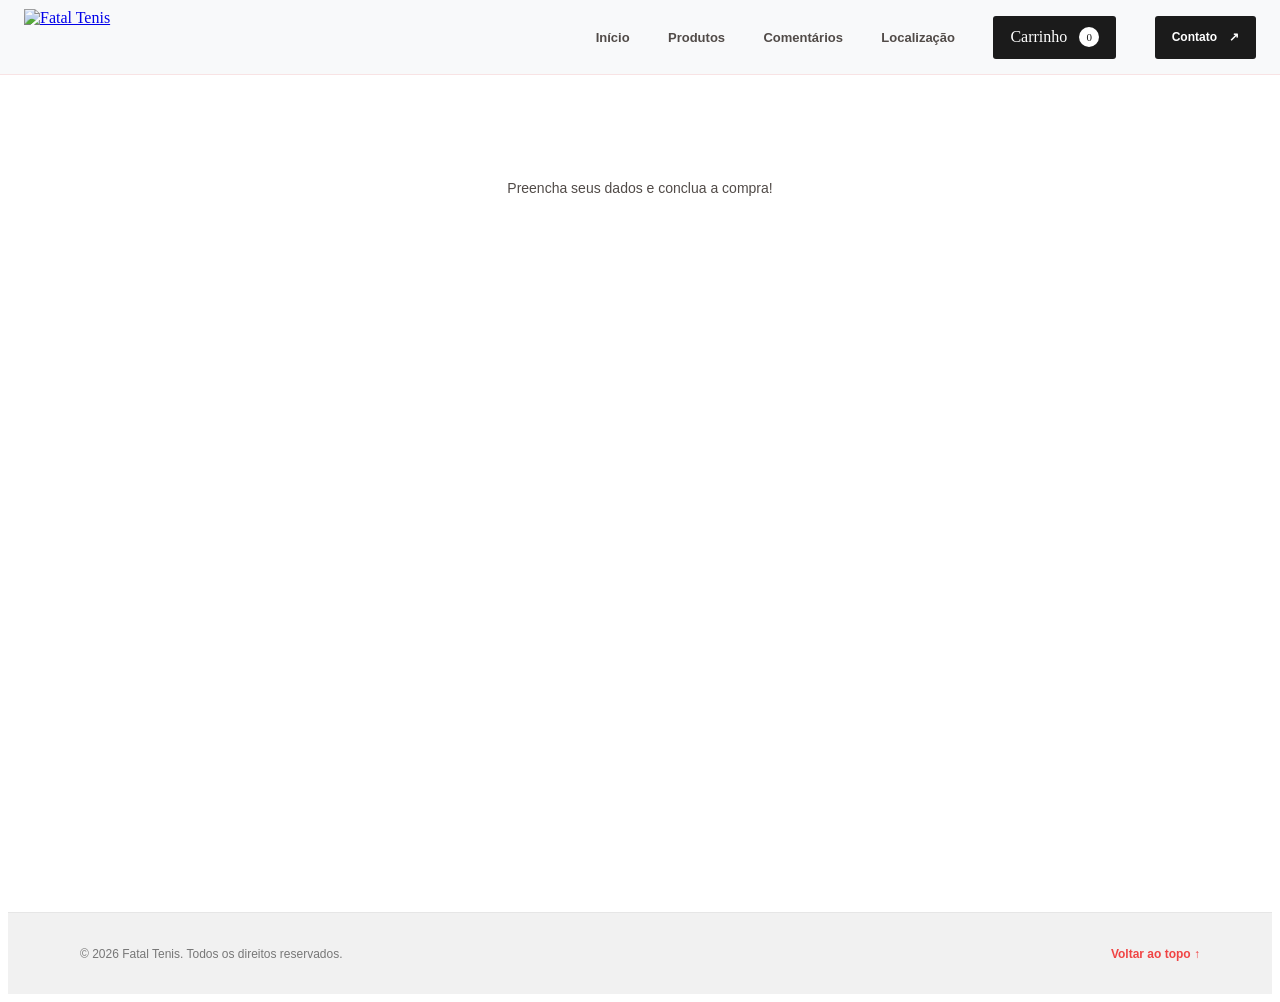
==== apenascompre.html @ 5b4482be "gay goy" ====
<!DOCTYPE html>
<html lang="pt-BR">
<head>
  <meta charset="UTF-8">
  <meta name="viewport" content="width=device-width, initial-scale=1.0">
  <meta name="theme-color" content="#f8f9fa">
  <title>Fatal Tenis</title>
  <link rel="shortcut icon" href="Logo fataltenis minimalista em vermelho【7†source】.png" type="image/x-icon">
  <link rel="stylesheet" href="style.css">
  <link rel="preconnect" href="https://fonts.googleapis.com">
  <link rel="preconnect" href="https://fonts.gstatic.com" crossorigin>
  <link href="https://fonts.googleapis.com/css2?family=Imperial+Script&display=swap" rel="stylesheet">
  <link rel="stylesheet" href="home.css">
  <link rel="stylesheet" href="https://unpkg.com/leaflet@1.9.4/dist/leaflet.css">

</head>
<body>
  <div class="scroll-progress" aria-hidden="true"></div>
  <header class="site-header">
    <nav class="navbar" aria-label="Navegação principal">
      <a class="brand" href="index.html" aria-label="Fatal Tenis — início">
        <img src="logo fataltenis minimalista em vermelho【7†source】.png" alt="Fatal Tenis">
      </a>
      <button class="menu-toggle" type="button" aria-expanded="false" aria-controls="site-menu" aria-label="Abrir menu">
        <span></span><span></span>
      </button>
      <div class="nav-links" id="site-menu">
        <a class="nav-link" href="index.html">Início</a>
        <a class="nav-link" href="produtos.html" aria-current="page">Produtos</a>
        <a class="nav-link" href="index.html#comentarios">Comentários</a>
        <a class="nav-link" href="index.html#local">Localização</a>
        <button class="nav-cta nav-cart" id="lilcar" type="button" aria-controls="lilcarx" aria-expanded="false">
          Carrinho <span class="cart-count" id="cart-count">0</span>
        </button>
        <a class="nav-cta" href="contato.html">Contato <span aria-hidden="true">↗</span></a>
      </div>
    </nav>
  </header>

   <main>
    <div class="titu contact-title" data-reveal>
      <h1>Finalizar sua compra</h1>
    </div>
    <p class="contact-hint">Preencha seus dados e conclua a compra!</p>

    <section class="separa contact-layout" aria-label="Envie uma mensagem para a Fatal Tenis">
        
        <img src="35034.png" class="lula contact-art" alt="Sapato azul de salto alto" data-reveal>
        <form class="form" id="formu" data-reveal>
          <div class="form-group">
            <label for="nome">Nome de usuário</label>
            <input type="text" id="nome" name="nome" placeholder="Seu nome aqui" class="form-control" autocomplete="name" required>
          </div>
          <div class="form-group">
            <label for="email">E-mail</label>
            <input type="email" class="form-control" id="email" name="email" placeholder="voce@email.com" autocomplete="email" required>
          </div>
          <div class="form-group">
            <label for="cpf">CPF</label>
            <input type="text" class="form-control" id="cpf" name="cpf" placeholder="000.000.000-00" autocomplete="cpf" required>   
          </div>
          <div class="form-group">
            <label for="cep">CEP</label>
            <input type="text" class="form-control" id="cep" name="cep" placeholder="00000-000" autocomplete="postal-code" required>
          </div>
          <div class="form-group">
            <label for="telefone">Telefone</label>
            <input type="text" class="form-control" id="telefone" name="telefone" placeholder="(00) 00000-0000" autocomplete="tel" required>
          </div>
          <div class="form-group">
            <label for="endereco">Endereço</label>
            <input type="text" class="form-control" id="endereco" name="endereco" placeholder="Seu endereço completo" autocomplete="street-address" required>
          </div>
          <p class="form-status" id="email-status" role="status" aria-live="polite"></p>
          <button type="submit" class="btn contact-submit">Enviar mensagem</button>
        </form>
    </section>
  </main>

  <footer class="site-footer">
    <span>&copy; 2026 Fatal Tenis. Todos os direitos reservados.</span>
    <a href="#inicio">Voltar ao topo ↑</a>
  </footer>


</body>
</html>
---- style.css ----
h1{
    font-family: 'Imperial Script', cursive;
    font-size: 65px
}
html{
    scroll-behavior: smooth;
}

#mapa {
    width: 100%;
    height: 400px;
    position: relative;
    overflow: hidden;
}

#mapa .leaflet-tile {
    max-width: none !important;
    max-height: none !important;
}
body{
    color: black;
    background-color: white;
}
.titu {
    display: flex;
    align-items: center;
    justify-content: center;
    gap: 20px;
}

.titu::before,
.titu::after {
    content: "";
    width: 200px;
    height: 2px;
    background-color: #f04444;
}

.titu h1 {
    font-size: 60px;
    margin: 0;
    color: #f04444;
}

.hero {
    position: relative;
    overflow: visible;
    min-height: 500px;
    display: flex;
    align-items: center;
    justify-content: center;
    background: white;
}

.marquinha {
    position: absolute;
    width: 1100px;
    max-width: none;
    opacity: 0.06;

    top: 50%;
    left: 50%;
    transform: translate(-50%, -50%);

    pointer-events: none;
}

.conteudo {
    position: relative;
    z-index: 1;
    color: #f04444;
    
    text-align: center;
}
.conteudo h1{
    font-size: 62px;

}
.conteudo p {
    font-size: 24px;
    margin-top: 20px;
}
.separa{
    display: flex;
    align-items: center;
    justify-content: center;
    position: relative;
    gap: 120px;
    
}
@keyframes rota {
    0%{
        transform: rotate(0deg);
    }
    100%{
        transform: rotate(360deg);
    }
}
.separa img{
}
.lula{
    width: 600px;
    height: 600px;
    transition: .5s;
}
.lula:hover{
    animation: name duration timing-function delay iteration-count direction fill-mode;
    animation: rota infinite 100s ease-in-out;
}

.herosuperm{
        display: flex;
   text-align: center;
   justify-content: center;
  
   
    text-align: center;
  padding: 2rem;
   height: 100vh;
    width: 100%;
    border-radius: 0px;
    background-color: var(--gold);
        transition: all 0.3s;
        

}
.ineedahero{
    display: flex;
    flex-direction: row;
    align-items: center;
    margin: 0 auto;
    justify-content: center;
    gap: 2rem;
}
.icon{
    
    font-size: 2rem;
    color: var(--gold);
    margin-right: 0.5rem;
}
.herosup:hover{
    background-color: var(--gold);
    color: #fff;
    transform: translateY(-6px);

}
.herosup:hover i{
    color: var(--cream);
}
.herosup:hover h2{
    color: var(--dark);
}
.rec{
    padding: 1rem;
   margin-top: 2rem;
    display: flex;
    flex-direction: column;
    align-items: left;
    justify-content:left;
    gap: 1rem;
    padding: 2rem;
    border-radius: 10px;
    border: 1px solid #f04444;
    transition: all 0.3s;
    width: 100%;
    max-width: 400px;
    min-height: 200px;
    max-height: 200px;
    }
.ineedaherotogrid{
    display: grid;
    grid-template-columns: repeat(auto-fill, minmax(240px, 1fr));
    gap: 2rem;
    padding: 2rem;

}
.rec:hover{

    transform: translateY(-6px);

}
.rec span{
    font-size: 0.75rem;
    letter-spacing: 0.25em;
    text-transform: uppercase;
    color: var(--dark);
    opacity: 0.8;
}
.rec em{
    font-size: 1.2rem;
    color: var(--dark);
   
    font-weight: bold;
}
.rec1{
        padding: 1rem;
   margin-top: 2rem;
    display: flex;
    flex-direction: column;
    align-items: left;
    justify-content:left;
    gap: 1rem;
    padding: 2rem;
    border-radius: 10px;
    border: 1px solid black;
    border-left: 5px solid var(--gold);
    transition: all 0.3s;
    width: 100%;
    max-width: 400px;
    min-height: 200px;
    height: auto;
}
.nav-custom{
    background: var(--brown);
    color: var(--cream);
    
    border-bottom: 1px solid var(--gold);
}
.herosuperm em {
    font-size: 1.5rem;
    color: var(--sand);
    display: block;
    font-weight: 900;
    font-family: 'Playfair Display', serif;
    letter-spacing: 0.25em;
    border-top: 1px solid var(--sand);
    border-bottom: 1px solid var(--sand);
    
    white-space: normal;   
    overflow: visible;
    width: 100%;
    border-right: 2px solid var(--sand);
    animation: cursor .4s step-end infinite alternate;
}
.herosuperm em.done {
    border-right: none;
    animation: none;
}
.form{
    width: 40%;
    display: block;
    margin: 0 auto;
    padding: 20px;
    border: 1px solid #f04444;
    border-radius: 16px;
    background-color: #fff;
}
.cent{
    display: flex;
    justify-content: center;
}

.cartizin{
    font-size: 1.5rem;
    color: var(--gold);
    background-color: transparent;
    border: none;
    padding: 10px;

}
#lilcarp{
    font-size: 1.2rem;
    color: var(--dark);
    font-weight: bold;
    
}
#lilcarx{
    position: fixed;
    top: 20%;
    right: 0;
    background-color: var(--cream);
    border: 1px solid var(--gold);
    border-right: none;
    border-radius: 10px 10px 10px 10px;
    transition: opacity 0.3s ease;
    padding: 1rem;
    z-index: 3000;
   opacity: 0;
    width: 200px;
    margin:10px;
}
#lilcarx.active{
    opacity: 1;
    transition: opacity 0.3s ease;
}
.lau {
  opacity: 0;
  width: 100%;
  height: 100%;
  position: fixed;
  top: 0;
  left: 0;
  z-index: 2500;
  pointer-events: none;
  transition: opacity 0.3s ease;
}   
.cartzin{
    color: #f04444;
}
---- home.css ----
:root {
  --fatal-red: #f04444;
  --fatal-ink: #1b1b1b;
  --fatal-paper: #f8f9fa;
}

*,
*::before,
*::after {
  box-sizing: border-box;
}

html {
  scroll-padding-top: 88px;
}

body {
  padding-top: 74px;
  overflow-x: hidden;
  background: #fff;
}

.hero {
  overflow: hidden;
}

.menu-open {
  overflow: hidden;
}

.scroll-progress {
  position: fixed;
  z-index: 1100;
  top: 0;
  left: 0;
  width: 0;
  height: 3px;
  background: var(--fatal-red);
  pointer-events: none;
}

.site-header {
  position: fixed;
  z-index: 1000;
  top: 0;
  right: 0;
  left: 0;
  background: rgb(248 249 250 / 94%);
  border-bottom: 1px solid rgb(240 68 68 / 12%);
  backdrop-filter: blur(14px);
  transition: box-shadow 200ms ease;
}

.site-header.is-scrolled {
  box-shadow: 0 7px 24px rgb(0 0 0 / 8%);
}

.site-header .navbar {
  display: flex;
  width: min(1240px, calc(100% - 48px));
  height: 74px;
  align-items: center;
  justify-content: space-between;
  margin: 0 auto;
}

.brand {
  display: flex;
  width: 164px;
  height: 56px;
  align-items: center;
}

.brand img {
  display: block;
  width: 100%;
  height: 100%;
  object-fit: contain;
  mix-blend-mode: multiply;
}

.nav-links {
  display: flex;
  align-items: center;
  gap: clamp(18px, 3vw, 40px);
} 

.nav-link {
  position: relative;
  padding: 10px 0;
  color: #514b48;
  font-family: Arial, sans-serif;
  font-size: 13px;
  font-weight: 600;
  text-decoration: none;
  transition: color 180ms ease;
}

.nav-link::after {
  position: absolute;
  right: 0;
  bottom: 4px;
  left: 0;
  height: 1px;
  background: var(--fatal-red);
  content: "";
  transform: scaleX(0);
  transform-origin: right;
  transition: transform 180ms ease;
}

.nav-link:hover {
  color: var(--fatal-red);
}

.nav-link:hover::after {
  transform: scaleX(1);
  transform-origin: left;
}

.nav-cta {
  display: inline-flex;
  min-height: 43px;
  align-items: center;
  justify-content: center;
  gap: 12px;
  padding: 0 17px;
  color: white;
  background: var(--fatal-ink);
  border-radius: 3px;
  font-family: Arial, sans-serif;
  font-size: 12px;
  font-weight: 700;
  text-decoration: none;
  transition: background 180ms ease, transform 180ms ease;
}

.nav-cta:hover {
  color: white;
  background: var(--fatal-red);
  transform: translateY(-2px);
}

.menu-toggle {
  display: none;
}

.page-title {
  width: min(1240px, calc(100% - 48px));
  margin: 30px auto 16px;
  scroll-margin-top: 85px;
}

.page-title h1 {
  font-size: clamp(48px, 6vw, 68px);
}

.titu::before,
.titu::after {
  width: clamp(30px, 10vw, 150px);
  flex: 0 1 150px;
}

.marquinha {
  width: min(100%, 390px);
  max-width: 100%;
  height: auto;
  max-height: 100%;
  object-fit: contain;
  transform: translate(-50%, calc(-50% + var(--parallax-y, 0px)));
  will-change: transform;
}

.separa:not(.location-intro) {
  width: min(1240px, calc(100% - 48px));
  min-height: 490px;
  gap: clamp(28px, 5vw, 76px);
  margin: 0 auto 34px;
}

.separa:not(.location-intro) > .hero {
  flex: 1 1 520px;
  min-width: 0;
  min-height: 450px;
  border-radius: 22px;
}

.separa:not(.location-intro) > .lula {
  flex: 0 1 500px;
  width: min(42vw, 500px);
  height: auto;
  object-fit: contain;
  animation: none;
  transition: transform 280ms ease;
}

.separa:not(.location-intro) > .lula:hover,
.lula:hover {
  animation: none;
  transform: translateY(-4px);
}

.separa .conteudo {
  width: min(100% - 40px, 560px);
}

.separa .conteudo h1 {
  font-size: clamp(44px, 5vw, 62px);
  line-height: 1.05;
}

.separa .conteudo p {
  max-width: 440px;
  margin: 16px auto 0;
  color: #615a57;
  font-size: clamp(16px, 1.8vw, 21px);
  line-height: 1.55;
}

.home-gallery {
  width: min(1240px, calc(100% - 48px));
  margin: 54px auto 82px;
}

.gallery-heading {
  display: flex;
  align-items: center;
  justify-content: space-between;
  gap: 18px;
  margin-bottom: 20px;
}

.gallery-heading .titu {
  justify-content: flex-start;
}

.gallery-heading .titu::before {
  display: none;
}

.gallery-heading .titu h1 {
  font-size: clamp(40px, 4vw, 50px);
}

.gallery-controls {
  display: flex;
  gap: 8px;
}

.slider-button {
  display: grid;
  width: 42px;
  height: 42px;
  place-items: center;
  color: var(--fatal-ink);
  background: transparent;
  border: 1px solid #d5d5d5;
  border-radius: 50%;
  cursor: pointer;
  font-size: 18px;
  transition: color 180ms ease, background 180ms ease, border-color 180ms ease;
}

.slider-button:hover {
  color: white;
  background: var(--fatal-red);
  border-color: var(--fatal-red);
}

.gallery-track {
  display: flex;
  gap: 18px;
  overflow-x: auto;
  padding: 5px 2px 15px;
  scroll-behavior: smooth;
  scroll-snap-type: x mandatory;
  scrollbar-color: var(--fatal-red) #ececec;
  scrollbar-width: thin;
}

.gallery-slide {
  display: grid;
  flex: 0 0 min(78vw, 720px);
  height: clamp(300px, 36vw, 440px);
  overflow: hidden;
  place-items: center;
  background: linear-gradient(145deg, #fff 0%, #fbf8f6 100%);
  border: 1px solid rgb(240 68 68 / 10%);
  border-radius: 16px;
  box-shadow: 0 8px 26px rgb(52 24 24 / 6%);
  scroll-snap-align: start;
}

.gallery-slide img {
  display: block;
  width: 100%;
  height: 100%;
  object-fit: contain;
}

.secondary-hero {
  width: min(1240px, calc(100% - 48px));
  min-height: 380px;
  margin: 0 auto 72px;
  border-radius: 22px;
  scroll-margin-top: 88px;
}

.secondary-hero .conteudo {
  max-width: 780px;
  padding: 28px;
}

.secondary-hero .conteudo h1 {
  font-size: clamp(40px, 4.8vw, 60px);
  line-height: 1.08;
}

.secondary-hero .conteudo p {
  margin: 15px 0 22px;
}

.reviews-section {
  width: min(1320px, calc(100% - 40px));
  margin: 0 auto 72px;
  padding: 34px 0 28px;
  background: linear-gradient(180deg, #fff 0%, #fff8f8 100%);
  border: 1px solid #f4e3e3;
  border-radius: 22px;
  scroll-margin-top: 90px;
}

.reviews-section .titu {
  margin-bottom: 0;
}

.reviews-section .ineedaherotogrid {
  grid-template-columns: repeat(3, minmax(0, 1fr));
  align-items: stretch;
  gap: 18px;
  padding: 22px 26px;
}

.ineedaherotogrid .rec {
  min-height: 212px;
  max-height: none;
  padding: 26px;
  background: #fff;
  border: 1px solid #f0d7d7;
  border-radius: 16px;
  box-shadow: 0 8px 24px rgb(75 30 30 / 6%);
  transition: background 220ms ease, border-color 220ms ease, box-shadow 220ms ease, transform 220ms ease;
}

.ineedaherotogrid .rec:nth-child(2),
.ineedaherotogrid .rec:nth-child(5) {
  background: #fff0f0;
}

.ineedaherotogrid .rec:hover {
  background: #fff;
  border-color: rgb(240 68 68 / 48%);
  box-shadow: 0 16px 30px rgb(75 30 30 / 10%);
  transform: translateY(-6px);
}

.rec q {
  display: block;
  color: #292525;
  font-family: Arial, sans-serif;
  font-size: 15px;
  font-weight: 600;
  line-height: 1.55;
}

.rec em {
  color: var(--fatal-red);
  font-style: normal;
  letter-spacing: 0.12em;
}

.rec span {
  color: #817572;
  font-size: 10px;
  letter-spacing: 0.14em;
}

.location-intro {
  width: min(1180px, calc(100% - 48px));
  min-height: 420px;
  gap: clamp(28px, 5vw, 76px);
  margin: 0 auto 34px;
  scroll-margin-top: 90px;
}

.location-intro .hero {
  flex: 1 1 500px;
  min-width: 0;
  min-height: 380px;
  background: linear-gradient(140deg, #fff 20%, #fff6f5 100%);
  border: 1px solid #f6e8e7;
  border-radius: 22px;
}

.location-intro > .lula {
  flex: 0 1 430px;
  width: min(38vw, 430px);
  height: auto;
  object-fit: contain;
  animation: none;
}

.location-section {
  width: min(1120px, calc(100% - 40px));
  margin: 0 auto 55px;
  scroll-margin-top: 94px;
}

.location-card {
  overflow: hidden;
  background: white;
  border: 1px solid rgb(240 68 68 / 18%);
  border-radius: 12px;
  box-shadow: 0 8px 26px rgb(0 0 0 / 6%);
}

.location-heading {
  padding: 16px 22px;
  color: white;
  background: var(--fatal-red);
}

.location-heading h2 {
  margin: 0;
  font-family: Arial, sans-serif;
  font-size: 18px;
}

#mapa {
  width: 100%;
  height: 400px;
}

.site-footer {
  display: flex;
  min-height: 82px;
  align-items: center;
  justify-content: space-between;
  gap: 20px;
  padding: 20px max(24px, calc((100% - 1120px) / 2));
  color: #777;
  background: #f1f1f1;
  border-top: 1px solid #e6e6e6;
  font-family: Arial, sans-serif;
  font-size: 12px;
}

.site-footer a {
  color: var(--fatal-red);
  font-weight: 700;
  text-decoration: none;
}

.legacy-navbar {
  display: none !important;
}

.products-content {
  width: min(1240px, calc(100% - 48px));
  margin: 24px auto 55px;
}

.products-content > .titu {
  margin: 18px 0 30px;
}

.product-grid {
  display: grid;
  grid-template-columns: repeat(auto-fit, minmax(min(100%, 250px), 1fr));
  align-items: stretch;
  gap: 24px;
  margin: 0 0 42px;
}

.product-grid > .card {
  width: 100%;
  max-width: none !important;
  min-width: 0;
  overflow: hidden;
  background: #fff !important;
  border: 1px solid #eee2e2;
  border-radius: 14px;
  box-shadow: 0 6px 20px rgb(52 24 24 / 6%);
  transition: border-color 200ms ease, box-shadow 200ms ease, transform 200ms ease;
}

.product-grid > .card:hover {
  border-color: rgb(240 68 68 / 45%);
  box-shadow: 0 14px 28px rgb(52 24 24 / 11%);
  transform: translateY(-5px);
}

.product-grid .card-img-top {
  height: 220px;
  padding: 18px;
  background: #f5f2ef;
  object-fit: contain;
}

.product-grid .card-body {
  display: flex;
  flex: 1;
  flex-direction: column;
  align-items: flex-start;
  padding: 20px;
}
#product-grid > .promotion-section,
#product-grid > .catalog-results {
  grid-column: 1 / -1;
  width: 100%;
}
.product-grid .card-title {
  color: #242020;
  font-family: Arial, sans-serif;
  font-size: 19px;
  font-weight: 700;
}

.product-grid .card-text {
  flex: 1;
  color: #716a66;
  font-size: 13px;
  line-height: 1.65;
}

.product-grid .btn-solid {
  display: inline-flex;
  min-height: 40px;
  align-items: center;
  justify-content: center;
  padding: 0 16px;
  color: #fff !important;
  background: var(--fatal-red) !important;
  border: 0;
  border-radius: 3px;
  font-size: 12px;
  font-weight: 700;
  text-decoration: none;
  transition: background 180ms ease, transform 180ms ease;
}

.product-grid .btn-solid:hover {
  background: #d93038 !important;
  transform: translateY(-2px);
}

#lilcarx {
  visibility: hidden;
  pointer-events: none;
}

#lilcarx.active {
  visibility: visible;
  pointer-events: auto;
  z-index: 1200;
  color: #282220;
  background: #fff;
  border: 1px solid #f0d7d7;
  border-radius: 12px 0 0 12px;
  box-shadow: 0 10px 32px rgb(0 0 0 / 14%);
}

#lilcarx h2 {
  margin: 0 0 12px;
  color: var(--fatal-red);
  font-family: Arial, sans-serif;
  font-size: 21px;
  text-transform: capitalize;
}

.contact-title {
  margin: 24px auto 8px;
  scroll-margin-top: 90px;
}

.contact-title h1 {
  font-size: 54px;
}

.contact-layout {
  min-height: 560px;
  flex-wrap: wrap;
  gap: clamp(32px, 8vw, 110px);
  padding: 24px 24px 56px;
}

.contact-layout .form {
  width: min(100%, 500px);
  margin: 0;
  padding: 28px;
  border: 1px solid #f0d7d7;
  border-radius: 14px;
  box-shadow: 0 9px 28px rgb(52 24 24 / 7%);
}

.contact-layout .form-group {
  margin-bottom: 17px;
}

.contact-layout .form label {
  display: block;
  margin-bottom: 7px;
  color: #49423e;
  font-size: 13px;
  font-weight: 700;
}

.contact-layout .form-control {
  min-height: 44px;
  padding: 10px 12px;
  border: 1px solid #ddd6d1;
  border-radius: 6px;
  box-shadow: none;
}

.contact-layout textarea.form-control {
  min-height: 120px;
  resize: vertical;
}

.contact-layout .form-control:focus {
  border-color: var(--fatal-red);
  box-shadow: 0 0 0 3px rgb(240 68 68 / 12%);
  outline: 0;
}

.contact-layout .contact-submit {
  min-height: 44px;
  padding: 0 20px;
  color: white;
  background: var(--fatal-red);
  border: 0;
  border-radius: 4px;
  font-weight: 700;
  transition: background 180ms ease, transform 180ms ease;
}

.contact-layout .contact-submit:hover {
  color: white;
  background: #d93038;
  transform: translateY(-2px);
}

.contact-layout .contact-submit:disabled {
  cursor: wait;
  opacity: 0.65;
}

.form-status {
  min-height: 20px;
  margin: 6px 0 0;
  color: #655b56;
  font-size: 12px;
}

.contact-art {
  width: min(42vw, 470px);
  height: auto;
  max-height: 590px;
  object-fit: contain;
}

.contact-art:hover {
  animation: none;
  transform: translateY(-4px);
}

[data-reveal] {
  opacity: 0;
  transform: translateY(20px);
  transition: opacity 650ms ease, transform 650ms ease;
  transition-delay: var(--reveal-delay, 0ms);
}

[data-reveal].is-visible {
  opacity: 1;
  transform: translateY(0);
}

@media (max-width: 850px) {
  html {
    scroll-padding-top: 75px;
  }

  body {
    padding-top: 66px;
  }

  .site-header .navbar {
    width: calc(100% - 30px);
    height: 66px;
  }

  .brand {
    width: 145px;
    height: 52px;
  }

  .menu-toggle {
    display: flex;
    width: 42px;
    height: 42px;
    flex-direction: column;
    align-items: center;
    justify-content: center;
    gap: 6px;
    padding: 0;
    background: transparent;
    border: 1px solid #ddd;
    border-radius: 50%;
    cursor: pointer;
  }

  .menu-toggle span {
    width: 15px;
    height: 1px;
    background: var(--fatal-ink);
    transition: transform 180ms ease;
  }

  .menu-toggle[aria-expanded="true"] span:first-child {
    transform: translateY(3.5px) rotate(45deg);
  }

  .menu-toggle[aria-expanded="true"] span:last-child {
    transform: translateY(-3.5px) rotate(-45deg);
  }

  .nav-links {
    position: fixed;
    top: 66px;
    right: 0;
    left: 0;
    display: flex;
    visibility: hidden;
    padding: 12px 20px 22px;
    flex-direction: column;
    align-items: stretch;
    gap: 0;
    background: var(--fatal-paper);
    border-bottom: 1px solid #e4e0dc;
    opacity: 0;
    transform: translateY(-8px);
    transition: opacity 180ms ease, transform 180ms ease, visibility 180ms ease;
  }

  .nav-links.is-open {
    visibility: visible;
    opacity: 1;
    transform: translateY(0);
  }

  .nav-link {
    padding: 13px 0;
    border-bottom: 1px solid #e8e4df;
  }

  .nav-cta {
    justify-content: space-between;
    margin-top: 15px;
  }

  .page-title {
    width: calc(100% - 30px);
    margin: 18px auto 12px;
    padding: 0;
  }

  .page-title h1,
  .titu h1 {
    font-size: 43px !important;
  }

  .titu {
    gap: 11px;
  }

  .titu::before,
  .titu::after {
    width: 12vw;
  }

  .reviews-section .titu {
    gap: 8px;
  }

  .reviews-section .titu::before,
  .reviews-section .titu::after {
    flex: 0 0 min(8vw, 28px);
    width: min(8vw, 28px);
  }

  .reviews-section .titu h1 {
    font-size: clamp(29px, 9vw, 38px) !important;
    white-space: nowrap;
  }

  .separa {
    flex-direction: column;
    gap: 8px;
  }

  .separa:not(.location-intro),
  .location-intro {
    width: calc(100% - 30px);
    min-height: auto;
    margin-bottom: 40px;
    gap: 10px;
  }

  .separa:not(.location-intro) > .hero,
  .location-intro .hero {
    flex: auto;
    width: 100%;
    min-height: 340px;
  }

  .separa:not(.location-intro) > .lula,
  .location-intro > .lula {
    flex: auto;
    width: min(78vw, 390px);
    height: auto;
  }

  .separa .lula {
    width: min(78vw, 390px);
    height: auto;
  }

  .conteudo h1 {
    font-size: 42px !important;
  }

  .conteudo p {
    padding: 0 12px;
    font-size: 17px;
  }

  .home-gallery {
    width: calc(100% - 30px);
    margin: 36px auto 52px;
  }

  .gallery-heading .titu h1 {
    font-size: 40px !important;
  }

  .slider-button {
    width: 36px;
    height: 36px;
  }

  .gallery-track {
    gap: 12px;
  }

  .gallery-slide {
    flex-basis: min(86vw, 520px);
    height: clamp(245px, 62vw, 340px);
    min-height: 0;
    max-height: none;
    border-radius: 12px;
  }

  .secondary-hero {
    width: calc(100% - 30px);
    min-height: 330px;
    margin: 0 auto 42px;
  }

  .secondary-hero .conteudo {
    padding: 20px 14px;
  }

  .secondary-hero .conteudo h1 {
    font-size: 38px !important;
  }

  .reviews-section {
    width: calc(100% - 24px);
    margin-bottom: 44px;
    padding: 22px 0 16px;
    border-radius: 16px;
  }

  .reviews-section .ineedaherotogrid {
    grid-template-columns: repeat(2, minmax(0, 1fr));
    gap: 12px;
    padding: 18px 15px;
  }

  .ineedaherotogrid .rec {
    width: 100%;
    min-height: 175px;
    max-height: none;
    padding: 20px;
  }

  .location-intro .hero {
    min-height: 320px;
  }

  .location-section {
    width: calc(100% - 28px);
    margin-bottom: 35px;
  }

  @media (max-width: 520px) {
    .separa:not(.location-intro) > .hero,
    .location-intro .hero {
      min-height: 290px;
      border-radius: 16px;
    }

    .separa .conteudo {
      width: calc(100% - 24px);
    }

    .separa .conteudo h1 {
      font-size: 38px !important;
    }

    .separa .conteudo p {
      font-size: 15px;
    }

    .reviews-section .ineedaherotogrid {
      grid-template-columns: 1fr;
    }

    .reviews-section .titu h1 {
      font-size: clamp(26px, 8vw, 34px) !important;
    }

    .gallery-heading .titu h1 {
      font-size: 35px !important;
    }
  }

  #mapa {
    height: 320px;
  }

  .site-footer {
    flex-direction: column;
    align-items: flex-start;
    gap: 10px;
    padding: 22px;
  }

  .products-content {
    width: calc(100% - 30px);
    margin: 18px auto 38px;
  }

  .product-grid {
    grid-template-columns: repeat(auto-fit, minmax(min(100%, 220px), 1fr));
    gap: 14px;
  }

  .product-grid .card-img-top {
    height: 190px;
  }

  .contact-title {
    margin-top: 15px;
  }

  .contact-title h1 {
    font-size: 43px !important;
  }

  .contact-layout {
    min-height: auto;
    gap: 24px;
    padding: 18px 18px 40px;
  }

  .contact-layout .form {
    width: min(100%, 520px);
    padding: 22px;
  }

  .contact-art {
    width: min(78vw, 380px);
    max-height: 420px;
  }
}

@media (prefers-reduced-motion: reduce) {
  *,
  *::before,
  *::after {
    scroll-behavior: auto !important;
    animation-duration: 0.01ms !important;
    animation-iteration-count: 1 !important;
    transition-duration: 0.01ms !important;
  }

  [data-reveal] {
    opacity: 1;
    transform: none;
  }
}

.nav-cart {
  border: 0;
  cursor: pointer;
  font: inherit;
}

.nav-cart .cart-count {
  display: inline-grid;
  width: 20px;
  height: 20px;
  place-items: center;
  color: var(--fatal-ink);
  background: white;
  border-radius: 50%;
  font-size: 11px;
}

.products-content > .page-title {
  margin: 20px auto 32px;
}

.catalog-section {
  padding: 8px 0 38px;
}

.catalog-tools {
  display: flex;
  align-items: center;
  justify-content: space-between;
  gap: 18px;
  margin-bottom: 12px;
  padding: 14px 0;
  border-top: 1px solid var(--fatal-red);
  border-bottom: 1px solid var(--fatal-red);
}

.catalog-filters {
  display: flex;
  flex-wrap: wrap;
  gap: 9px;
}

.filter-chip {
  min-height: 34px;
  padding: 0 15px;
  color: var(--fatal-red);
  background: white;
  border: 1px solid var(--fatal-red);
  border-radius: 3px;
  cursor: pointer;
  font-family: Arial, sans-serif;
  font-size: 12px;
  transition: color 160ms ease, background 160ms ease;
}

.filter-chip:hover,
.filter-chip.is-active {
  color: white;
  background: var(--fatal-red);
}

.product-search {
  display: flex;
  width: min(100%, 290px);
  min-height: 38px;
  align-items: center;
  gap: 9px;
  padding: 0 10px;
  border: 1px solid #d6d0cc;
  border-radius: 3px;
  background: white;
}

.product-search:focus-within {
  border-color: var(--fatal-red);
}

.product-search svg {
  width: 17px;
  height: 17px;
  flex: 0 0 auto;
  fill: none;
  stroke: var(--fatal-red);
  stroke-linecap: round;
  stroke-width: 1.6;
}

.product-search input {
  width: 100%;
  min-width: 0;
  border: 0;
  outline: 0;
  color: var(--fatal-ink);
  font-family: Arial, sans-serif;
  font-size: 13px;
}

.catalog-results {
  min-height: 18px;
  margin: 0 0 12px;
  color: #716a66;
  font-family: Arial, sans-serif;
  font-size: 12px;
}

.promotion-section {
  margin-bottom: 12px;
}

.promotion-section h2 {
  margin: 0;
  padding-bottom: 10px;
  color: var(--fatal-ink);
  border-bottom: 1px solid #e7dada;
  font-family: Arial, sans-serif;
  font-size: 21px;
}

.promotion-section .product-grid {
  margin-top: 16px;
}

.product-grid > .product-card {
  display: flex;
  min-height: 100%;
  flex-direction: column;
  border: 1px solid var(--fatal-red);
  border-radius: 8px;
  box-shadow: none;
}

.product-grid > .product-card:hover {
  box-shadow: 0 8px 18px rgb(240 68 68 / 12%);
  transform: translateY(-4px);
}

.product-image-wrap {
  position: relative;
  overflow: hidden;
  background: white;
}

.product-grid .card-img-top {
  display: block;
  width: 100%;
  height: 240px;
  padding: 18px;
  background: white;
  object-fit: contain;
}

.product-index {
  position: absolute;
  z-index: 1;
  top: 12px;
  left: 13px;
  color: var(--fatal-red);
  font-family: Arial, sans-serif;
  font-size: 11px;
}

.product-grid .card-body {
  width: 100%;
}

.product-type {
  margin-bottom: 8px;
  color: var(--fatal-red);
  font-family: Arial, sans-serif;
  font-size: 11px;
}

.product-grid .card-title {
  margin: 0 0 8px;
}

.product-grid .card-text {
  margin-bottom: 20px;
}

.product-price {
  display: flex;
  align-items: baseline;
  gap: 5px;
  margin: 0 0 16px;
  color: var(--fatal-red);
  font-family: Arial, sans-serif;
  animation: price-fade-in 320ms ease-out both;
}

.price-currency {
  font-size: 12px;
  font-weight: 600;
}

.product-price strong {
  font-size: 21px;
  line-height: 1;
}

@keyframes price-fade-in {
  from {
    opacity: 0;
    transform: translateY(4px);
  }

  to {
    opacity: 1;
    transform: translateY(0);
  }
}

.product-grid .btn-solid {
  width: 100%;
  justify-content: space-between;
  cursor: pointer;
}

.catalog-empty {
  padding: 18px;
  color: #716a66;
  border: 1px solid var(--fatal-red);
  font-family: Arial, sans-serif;
  font-size: 14px;
  text-align: center;
}

.cart-panel {
  position: fixed !important;
  z-index: 1300 !important;
  inset: 0 !important;
  display: flex;
  width: auto !important;
  height: auto !important;
  align-items: stretch;
  justify-content: flex-end;
  margin: 0 !important;
  padding: 0 !important;
  overflow: hidden;
  background: transparent !important;
  border: 0 !important;
  border-radius: 0 !important;
  box-shadow: none !important;
  opacity: 0;
  pointer-events: none;
  visibility: hidden;
  transition: opacity 180ms ease, visibility 180ms ease;
}

.cart-panel.active {
  opacity: 1;
  pointer-events: auto;
  visibility: visible;
}

.cart-backdrop {
  position: absolute;
  inset: 0;
  width: 100%;
  height: 100%;
  padding: 0;
  background: rgb(0 0 0 / 45%);
  border: 0;
  cursor: default;
}

.cart-drawer {
  position: relative;
  z-index: 1;
  display: flex;
  width: min(100%, 390px);
  height: 100%;
  flex-direction: column;
  padding: 24px;
  overflow-y: auto;
  background: white;
  border-left: 2px solid var(--fatal-red);
  transform: translateX(100%);
  transition: transform 220ms ease;
}

.cart-panel.active .cart-drawer {
  transform: translateX(0);
}

.cart-heading {
  display: flex;
  align-items: center;
  justify-content: space-between;
  gap: 16px;
  padding-bottom: 14px;
  border-bottom: 1px solid var(--fatal-red);
}

.shop-kicker {
  margin: 0 0 3px;
  color: var(--fatal-red);
  font-family: Arial, sans-serif;
  font-size: 11px;
}

.cart-heading h2 {
  margin: 0;
  color: var(--fatal-red);
  font-family: 'Imperial Script', cursive;
  font-size: 40px;
  font-weight: 400;
}

.cart-close {
  width: 36px;
  height: 36px;
  color: var(--fatal-red);
  background: white;
  border: 1px solid var(--fatal-red);
  border-radius: 50%;
  cursor: pointer;
  font-size: 24px;
  line-height: 1;
}

.cart-summary {
  margin: 18px 0 12px;
  color: #514b48;
  font-family: Arial, sans-serif;
  font-size: 13px;
}

.cart-empty {
  margin: 8px 0;
  color: #716a66;
  font-family: Arial, sans-serif;
  font-size: 13px;
}

.cart-items {
  display: grid;
  gap: 8px;
  margin: 0;
  padding: 0;
  list-style: none;
}

.cart-item {
  display: flex;
  align-items: center;
  justify-content: space-between;
  gap: 12px;
  padding: 12px 0;
  border-bottom: 1px solid #e8e4df;
  font-family: Arial, sans-serif;
  font-size: 13px;
}

.cart-item-controls {
  display: flex;
  align-items: center;
  gap: 12px;
  color: #716a66;
}

.cart-remove {
  padding: 4px 0;
  color: var(--fatal-red);
  background: transparent;
  border: 0;
  cursor: pointer;
  font: inherit;
  font-size: 11px;
  text-decoration: underline;
}

.cart-status {
  min-height: 20px;
  margin: 12px 0;
  color: #655b56;
  font-family: Arial, sans-serif;
  font-size: 12px;
}

.cart-contact {
  display: flex;
  min-height: 42px;
  align-items: center;
  justify-content: space-between;
  gap: 12px;
  margin-top: auto;
  padding: 0 14px;
  color: white;
  background: var(--fatal-red);
  border-radius: 3px;
  font-family: Arial, sans-serif;
  font-size: 12px;
  text-decoration: none;
}

.cart-contact:hover {
  color: white;
  background: #d93038;
}

.cart-open {
  overflow: hidden;
}

.contact-title {
  margin: 24px auto 8px;
}

.contact-title h1 {
  font-size: 54px;
}

.contact-hint {
  margin: 8px auto 20px;
  color: #514b48;
  font-family: Arial, sans-serif;
  font-size: 14px;
  text-align: center;
}

.contact-layout {
  display: grid;
  width: min(1120px, calc(100% - 48px));
  min-height: 0;
  grid-template-columns: minmax(0, 1fr) minmax(0, 1fr);
  align-items: center;
  gap: clamp(24px, 6vw, 72px);
  margin: 0 auto 34px;
  padding: 18px 24px 40px;
}

.contact-layout .form {
  width: 100%;
  max-width: 480px;
  padding: 26px;
  border: 1px solid var(--fatal-red);
  border-radius: 8px;
  box-shadow: none;
}

.contact-layout .form-group {
  margin-bottom: 16px;
}

.contact-layout .form label {
  display: block;
  margin-bottom: 6px;
  color: #49423e;
  font-family: Arial, sans-serif;
  font-size: 13px;
  font-weight: 700;
}

.contact-layout .form-control {
  width: 100%;
  color: var(--fatal-ink);
  background: white;
  font-family: Arial, sans-serif;
  font-size: 13px;
}

.contact-layout .contact-submit {
  min-width: 150px;
  cursor: pointer;
  font-family: Arial, sans-serif;
  font-size: 12px;
}

.contact-layout .contact-submit:focus-visible,
.cart-close:focus-visible,
.cart-remove:focus-visible,
.nav-cart:focus-visible,
.filter-chip:focus-visible {
  outline: 3px solid rgb(240 68 68 / 35%);
  outline-offset: 3px;
}

.contact-art {
  width: min(100%, 420px);
  height: auto;
  max-height: 520px;
  object-fit: contain;
}

.visually-hidden {
  position: absolute;
  width: 1px;
  height: 1px;
  padding: 0;
  overflow: hidden;
  clip: rect(0, 0, 0, 0);
  white-space: nowrap;
  border: 0;
}

@media (max-width: 850px) {
  .catalog-tools {
    align-items: stretch;
    flex-direction: column;
  }

  .product-search {
    width: 100%;
  }

  .contact-layout {
    width: calc(100% - 30px);
    gap: 24px;
  }

  .contact-art {
    width: min(100%, 340px);
    max-height: 420px;
  }
}

@media (max-width: 600px) {
  .products-content > .page-title h1 {
    font-size: 43px !important;
  }

  .catalog-tools {
    gap: 12px;
  }

  .product-grid {
    grid-template-columns: 1fr;
  }

  .product-grid .card-img-top {
    height: 220px;
  }

  .cart-drawer {
    padding: 20px;
  }

  .contact-title h1 {
    font-size: 40px !important;
  }

  .contact-hint {
    width: calc(100% - 30px);
    font-size: 13px;
  }

  .contact-layout {
    grid-template-columns: 1fr;
    padding: 12px 12px 34px;
  }

  .contact-layout .form {
    width: 100%;
    padding: 22px 18px;
  }

  .contact-art {
    width: min(76vw, 310px);
    max-height: 360px;
  }
}
.shoe-line {
  width: min(1240px, calc(100% - 48px));
  margin: 52px auto 76px;
}

.shoe-line-heading {
  display: flex;
  align-items: center;
  justify-content: space-between;
  gap: 18px;
  margin-bottom: 18px;
}

.shoe-line-heading .titu {
  justify-content: flex-start;
}

.shoe-line-viewport {
  overflow-x: auto;
  overscroll-behavior-x: contain;
  scroll-snap-type: x mandatory;
  scrollbar-color: var(--fatal-red) #f8f9fa;
  scrollbar-width: thin;
}

.shoe-line-track {
  display: flex;
  width: max-content;
  gap: 18px;
  padding: 0 2px 12px;
}

.shoe-line-card {
  display: flex;
  width: clamp(280px, 36vw, 430px);
  min-height: 390px;
  flex: 0 0 auto;
  flex-direction: column;
  padding: 14px;
  background: white;
  border: 1px solid var(--fatal-red);
  border-radius: 8px;
  scroll-snap-align: start;
}

.shoe-line-card img {
  display: block;
  width: 100%;
  height: 300px;
  object-fit: contain;
  mix-blend-mode: multiply;
}

.shoe-line-card > div {
  display: flex;
  align-items: center;
  justify-content: space-between;
  gap: 12px;
  margin-top: auto;
  padding: 12px 2px 2px;
  border-top: 1px solid rgb(240 68 68 / 45%);
}

.shoe-line-card h2 {
  margin: 0;
  color: var(--fatal-red);
  font-family: 'Imperial Script', cursive;
  font-size: 32px;
  font-weight: 400;
}

.shoe-line-card a {
  display: inline-flex;
  align-items: center;
  gap: 8px;
  color: var(--fatal-red);
  font-family: Arial, sans-serif;
  font-size: 11px;
  font-weight: 700;
  text-decoration: none;
  white-space: nowrap;
}

.shoe-line-card a:hover {
  color: #c52d35;
}

.path-story {
  position: relative;
  background: #fff;
  border-top: 1px solid #f0e2e0;
  border-bottom: 1px solid #f0e2e0;
}

.path-story-stage {
  position: sticky;
  z-index: 1;
  top: 74px;
  display: flex;
  height: calc(100svh - 74px);
  min-height: 570px;
  flex-direction: column;
  overflow: hidden;
  color: var(--fatal-ink);
  background:
    radial-gradient(ellipse at 82% 18%, rgb(240 68 68 / 7%), transparent 34%),
    #fff;
}

.path-story-header {
  display: flex;
  min-height: 62px;
  align-items: center;
  justify-content: space-between;
  padding: 0 clamp(22px, 6vw, 82px);
  border-bottom: 1px solid #eee4e1;
  font-family: Arial, sans-serif;
  font-size: 10px;
  font-weight: 700;
  letter-spacing: 0.14em;
  text-transform: uppercase;
}

.path-story-label {
  display: flex;
  align-items: center;
  gap: 11px;
}

.path-story-label i {
  width: 7px;
  height: 7px;
  background: var(--fatal-red);
  border-radius: 50%;
  box-shadow: 0 0 0 5px rgb(240 68 68 / 12%);
}

.path-story-count {
  color: #9b918c;
}

.path-story-count b {
  color: var(--fatal-ink);
}

.path-story-window {
  min-height: 0;
  flex: 1;
  overflow: hidden;
}

.path-story-track {
  display: flex;
  width: max-content;
  height: 100%;
  align-items: center;
  gap: clamp(18px, 3vw, 38px);
  padding: 24px max(6vw, calc((100vw - 1200px) / 2));
  will-change: transform;
}

.path-story-intro {
  display: flex;
  width: clamp(290px, 34vw, 430px);
  height: min(64svh, 550px);
  min-height: 410px;
  flex: 0 0 auto;
  flex-direction: column;
  align-items: flex-start;
  justify-content: center;
  padding-right: 20px;
  border-left: 2px solid var(--fatal-red);
  padding-left: clamp(20px, 3vw, 36px);
}

.path-story-overline {
  margin-bottom: 19px;
  color: var(--fatal-red);
  font-family: Arial, sans-serif;
  font-size: 10px;
  font-weight: 700;
  letter-spacing: 0.16em;
  text-transform: uppercase;
}

.path-story-intro h2 {
  margin: 0;
  color: var(--fatal-ink);
  font-family: Arial, sans-serif;
  font-size: clamp(48px, 6vw, 76px);
  font-weight: 700;
  letter-spacing: -0.07em;
  line-height: 0.98;
}

.path-story-intro h2 em {
  color: var(--fatal-red);
  font-family: "Imperial Script", cursive;
  font-size: 1.12em;
  font-weight: 400;
  letter-spacing: -0.025em;
}

.path-story-intro > p {
  max-width: 290px;
  margin: 20px 0 0;
  color: #716a66;
  font-family: Arial, sans-serif;
  font-size: 13px;
  line-height: 1.6;
}

.path-story-cue {
  display: flex;
  align-items: center;
  gap: 12px;
  margin-top: 37px;
  color: #716a66;
  font-family: Arial, sans-serif;
  font-size: 9px;
  font-weight: 700;
  letter-spacing: 0.13em;
  text-transform: uppercase;
}

.path-story-cue b {
  color: var(--fatal-red);
  font-size: 19px;
  animation: path-cue 1.5s ease-in-out infinite;
}

.path-story-card {
  display: flex;
  width: clamp(310px, 31vw, 390px);
  height: min(64svh, 550px);
  min-height: 410px;
  flex: 0 0 auto;
  flex-direction: column;
  padding: 14px;
  color: #211b1b;
  background: #fff;
  border: 1px solid #f0d7d7;
  border-radius: 12px;
  box-shadow: 0 10px 28px rgb(75 30 30 / 7%);
  opacity: 0.72;
  transform: translateY(20px) rotate(0.8deg);
  transition: opacity 400ms ease, transform 500ms cubic-bezier(0.2, 0.7, 0.2, 1);
}

.path-story-card:nth-of-type(even) {
  transform: translateY(20px) rotate(-0.8deg);
}

.path-story-card.is-active {
  opacity: 1;
  transform: translateY(0) rotate(0);
  box-shadow: 0 16px 32px rgb(75 30 30 / 11%);
}

.path-story-card-label {
  padding: 3px 4px 12px;
  color: var(--fatal-red);
  font-family: Arial, sans-serif;
  font-size: 9px;
  font-weight: 700;
  letter-spacing: 0.14em;
}

.path-story-image {
  position: relative;
  display: grid;
  min-height: 0;
  flex: 1;
  overflow: hidden;
  place-items: center;
  background: #f7e3df;
}

.path-story-halo {
  position: absolute;
  width: 72%;
  aspect-ratio: 1;
  background: rgb(240 68 68 / 12%);
  border-radius: 50%;
}

.path-story-image img {
  position: relative;
  z-index: 1;
  width: 86%;
  height: 90%;
  object-fit: contain;
  mix-blend-mode: multiply;
  transform: translate3d(0, var(--path-image-y, 0), 0) rotate(-6deg);
  will-change: transform;
}

.path-story-card-sand .path-story-image {
  background: #eeece7;
}

.path-story-card-sand .path-story-halo {
  background: rgb(23 23 23 / 7%);
}

.path-story-card-blue .path-story-image {
  background: #e3edef;
}

.path-story-card-blue .path-story-halo {
  background: rgb(72 134 147 / 14%);
}

.path-story-card-blue .path-story-image img {
  width: 76%;
  transform: translate3d(0, var(--path-image-y, 0), 0) rotate(4deg);
}

.path-story-card-finish .path-story-image {
  background: #f8e3e1;
}

.path-story-card-finish .path-story-image img {
  width: 62%;
  height: 76%;
  transform: translate3d(0, var(--path-image-y, 0), 0);
}

.path-story-caption {
  padding: 17px 5px 5px;
}

.path-story-caption h3 {
  margin: 0;
  font-family: Arial, sans-serif;
  font-size: clamp(19px, 1.9vw, 24px);
  font-weight: 700;
  letter-spacing: -0.045em;
}

.path-story-caption p {
  margin: 7px 0 0;
  color: #766f69;
  font-family: Arial, sans-serif;
  font-size: 12px;
  line-height: 1.5;
}

.path-story-caption a {
  display: inline-flex;
  align-items: center;
  gap: 9px;
  margin-top: 8px;
  color: var(--fatal-red);
  font-family: Arial, sans-serif;
  font-size: 11px;
  font-weight: 700;
  text-decoration: none;
}

.path-story-caption a:hover {
  color: #c52d35;
}

.path-story-progress {
  height: 3px;
  background: #f0e2e0;
}

.path-story-progress span {
  display: block;
  width: 0;
  height: 100%;
  background: var(--fatal-red);
}

@keyframes path-cue {
  50% {
    transform: translateX(5px);
  }
}

@media (max-width: 850px) {
  .shoe-line {
    width: calc(100% - 30px);
    margin: 40px auto 54px;
  }

  .shoe-line-card {
    width: min(78vw, 390px);
    min-height: 350px;
  }

  .shoe-line-card img {
    height: 260px;
  }

  .path-story.is-static {
    height: auto !important;
  }

  .path-story.is-static .path-story-stage {
    position: relative;
    top: auto;
    height: auto;
    min-height: 0;
  }

  .path-story.is-static .path-story-header {
    min-height: 56px;
    padding: 0 20px;
  }

  .path-story.is-static .path-story-window {
    flex: none;
    height: auto;
    overflow-x: auto;
    overflow-y: hidden;
    overscroll-behavior-x: contain;
    scroll-snap-type: x mandatory;
    scrollbar-color: var(--fatal-red) #454141;
    scrollbar-width: thin;
    -webkit-overflow-scrolling: touch;
  }

  .path-story.is-static .path-story-track {
    width: max-content;
    height: auto;
    gap: 14px;
    padding: 20px 18px 24px;
    transform: none !important;
  }

  .path-story.is-static .path-story-intro {
    width: min(78vw, 340px);
    height: 390px;
    min-height: 390px;
    scroll-snap-align: start;
  }

  .path-story.is-static .path-story-intro h2 {
    font-size: clamp(42px, 9vw, 60px);
  }

  .path-story.is-static .path-story-card {
    width: min(78vw, 340px);
    height: 390px;
    min-height: 390px;
    opacity: 1;
    scroll-snap-align: center;
    transform: none;
  }

  .path-story.is-static .path-story-image img {
    transform: none !important;
  }

  .path-story.is-static .path-story-progress {
    display: none;
  }
}

@media (prefers-reduced-motion: reduce) {
  .product-price {
    animation: none;
  }

  .shoe-line-viewport {
    scroll-behavior: auto;
  }

  .path-story.is-static {
    height: auto !important;
  }

  .path-story.is-static .path-story-stage {
    position: relative;
    top: auto;
    height: auto;
    min-height: 0;
  }

  .path-story.is-static .path-story-window {
    flex: none;
    height: auto;
    overflow-x: auto;
    overflow-y: hidden;
    scroll-snap-type: x mandatory;
  }

  .path-story.is-static .path-story-track {
    width: max-content;
    height: auto;
    padding: 20px 6vw 24px;
    transform: none !important;
  }

  .path-story.is-static .path-story-intro {
    width: min(34vw, 430px);
    height: 390px;
    min-height: 390px;
    scroll-snap-align: start;
  }

  .path-story.is-static .path-story-card {
    width: min(31vw, 390px);
    height: 390px;
    min-height: 390px;
    opacity: 1;
    scroll-snap-align: center;
    transform: none;
  }

  .path-story.is-static .path-story-image img {
    transform: none !important;
  }

  .path-story.is-static .path-story-progress {
    display: none;
  }
}
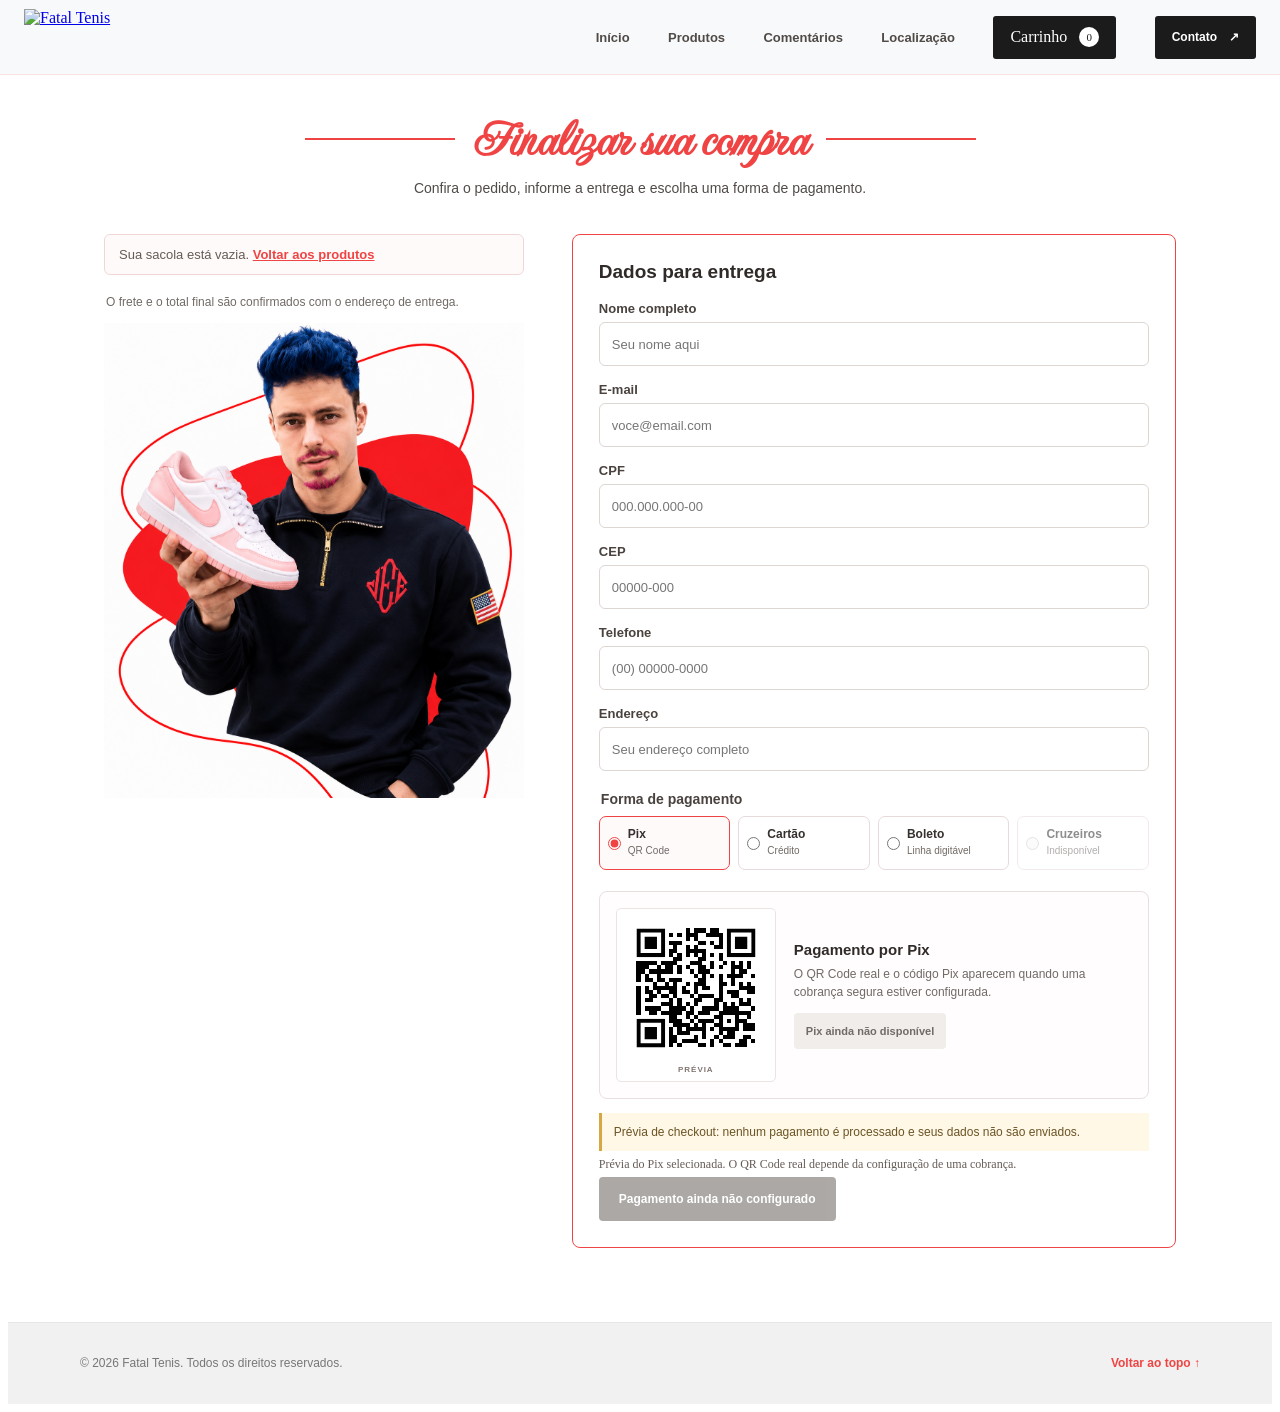
==== commit 10594117: "ajuste || update" ====
--- a/apenascompre.html
+++ b/apenascompre.html
@@ -15,6 +15,8 @@
 
 </head>
 <body>
+  <div class="page-veil" aria-hidden="true"><img src="image-removebg-preview.png" class="marquinha" alt=""><span>FATAL TENIS</span></div>
+  <div id="swup" class="transition-scene" data-page-title="Finalizar compra — Fatal Tenis">
   <div class="scroll-progress" aria-hidden="true"></div>
   <header class="site-header">
     <nav class="navbar" aria-label="Navegação principal">
@@ -41,14 +43,29 @@
     <div class="titu contact-title" data-reveal>
       <h1>Finalizar sua compra</h1>
     </div>
-    <p class="contact-hint">Preencha seus dados e conclua a compra!</p>
+    <p class="contact-hint">Confira o pedido, informe a entrega e escolha uma forma de pagamento.</p>
 
-    <section class="separa contact-layout" aria-label="Envie uma mensagem para a Fatal Tenis">
-        
-        <img src="35034.png" class="lula contact-art" alt="Sapato azul de salto alto" data-reveal>
-        <form class="form" id="formu" data-reveal>
+    <section class="contact-layout checkout-layout" aria-label="Resumo do pedido e dados de pagamento">
+      <aside class="checkout-order" data-reveal>
+          <div class="checkout-summary" id="checkout-summary" aria-live="polite">
+            <strong>Resumo da compra</strong>
+            <ul id="checkout-items"></ul>
+            <div class="checkout-totals">
+              <div><span>Subtotal</span><strong id="checkout-subtotal">R$ 0,00</strong></div>
+              <div><span>Frete</span><span id="checkout-shipping">A confirmar</span></div>
+              <div class="checkout-grand-total"><span>Total</span><strong id="checkout-total">A confirmar</strong></div>
+            </div>
+          </div>
+          <p class="checkout-empty" id="checkout-empty" hidden>
+            Sua sacola está vazia. <a href="produtos.html">Voltar aos produtos</a>
+          </p>
+          <p class="checkout-order-note">O frete e o total final são confirmados com o endereço de entrega.</p>
+          <img src="35034.png" class="contact-art" alt="Imagem ilustrativa">
+      </aside>
+      <form class="form checkout-form" id="formu" data-reveal>
+          <h2 class="checkout-section-title">Dados para entrega</h2>
           <div class="form-group">
-            <label for="nome">Nome de usuário</label>
+            <label for="nome">Nome completo</label>
             <input type="text" id="nome" name="nome" placeholder="Seu nome aqui" class="form-control" autocomplete="name" required>
           </div>
           <div class="form-group">
@@ -71,9 +88,63 @@
             <label for="endereco">Endereço</label>
             <input type="text" class="form-control" id="endereco" name="endereco" placeholder="Seu endereço completo" autocomplete="street-address" required>
           </div>
-          <p class="form-status" id="email-status" role="status" aria-live="polite"></p>
-          <button type="submit" class="btn contact-submit">Enviar mensagem</button>
-        </form>
+          <fieldset class="payment-methods">
+            <legend>Forma de pagamento</legend>
+            <div class="payment-choices">
+              <label class="payment-option is-selected" aria-expanded="true">
+                <input type="radio" name="forma-pagamento" value="pix" checked>
+                <span><strong>Pix</strong><small>QR Code</small></span>
+              </label>
+              <label class="payment-option" aria-expanded="false">
+                <input type="radio" name="forma-pagamento" value="cartao">
+                <span><strong>Cartão</strong><small>Crédito</small></span>
+              </label>
+              <label class="payment-option" aria-expanded="false">
+                <input type="radio" name="forma-pagamento" value="boleto">
+                <span><strong>Boleto</strong><small>Linha digitável</small></span>
+              </label>
+              <label class="payment-option payment-option--unavailable" aria-expanded="false">
+                <input type="radio" name="forma-pagamento" value="cruzeiros" disabled>
+                <span><strong>Cruzeiros</strong><small>Indisponível</small></span>
+              </label>
+            </div>
+
+            <section class="payment-panel pix-panel" data-payment-panel="pix" aria-labelledby="pix-title">
+              <div class="pix-code" role="img" aria-label="Ilustração de QR Code demonstrativo, sem valor para pagamento">
+             <img src="extended.svg" alt="">
+                <span>PRÉVIA</span>
+              </div>
+              <div>
+                <h3 id="pix-title">Pagamento por Pix</h3>
+                <p>O QR Code real e o código Pix aparecem quando uma cobrança segura estiver configurada.</p>
+                <button type="button" class="payment-action" disabled>Pix ainda não disponível</button>
+              </div>
+            </section>
+
+            <section class="payment-panel card-panel" data-payment-panel="cartao" aria-labelledby="card-title" hidden>
+              <h3 id="card-title">Cartão de crédito</h3>
+              <p class="payment-panel-note">Prévia dos campos. Não digite dados reais: esta página não está conectada a um checkout seguro.</p>
+              <div class="card-fields">
+                <label>Nome no cartão<input type="text" placeholder="Disponível após integração" disabled></label>
+                <label>Número do cartão<input type="text" placeholder="•••• •••• •••• ••••" disabled></label>
+                <div>
+                  <label>Validade<input type="text" placeholder="MM/AA" disabled></label>
+                  <label>CVV<input type="text" placeholder="•••" disabled></label>
+                </div>
+              </div>
+            </section>
+
+            <section class="payment-panel boleto-panel" data-payment-panel="boleto" aria-labelledby="boleto-title" hidden>
+              <h3 id="boleto-title">Pagamento por boleto</h3>
+              <p>A linha digitável e a data de vencimento serão geradas pelo provedor de pagamento.</p>
+              <div class="boleto-preview" aria-hidden="true"></div>
+              <button type="button" class="payment-action" disabled>Boleto ainda não disponível</button>
+            </section>
+          </fieldset>
+          <p class="checkout-demo-note">Prévia de checkout: nenhum pagamento é processado e seus dados não são enviados.</p>
+          <p class="form-status" id="checkout-status" role="status" aria-live="polite"></p>
+          <button type="button" class="btn contact-submit checkout-submit" disabled>Pagamento ainda não configurado</button>
+      </form>
     </section>
   </main>
 
@@ -82,6 +153,9 @@
     <a href="#inicio">Voltar ao topo ↑</a>
   </footer>
 
-
+  </div>
+  <script src="home.js"></script>
+  <script src="produtos.js"></script>
+  <script src="site.js"></script>
 </body>
 </html>
--- a/style.css
+++ b/style.css
@@ -296,4 +296,101 @@
 }   
 .cartzin{
     color: #f04444;
+}
+.transition-scene {
+  min-height: 100vh;
+  opacity: 1;
+  transition: opacity 340ms ease;
+}
+
+html.is-animating .transition-scene {
+  opacity: .2;
+}
+
+.page-veil {
+  position: fixed;
+  z-index: 5000;
+  inset: 0;
+  display: grid;
+  overflow: hidden;
+  place-items: center;
+  color: #f04444;
+background:
+    radial-gradient(ellipse at 50% 120%, rgb(255 255 255 / 45%), transparent 55%),
+    linear-gradient(135deg, #F9E0E0 0%, #FDF5F5 52%, #FEFAFA 100%);
+
+   pointer-events: none;
+  transform: scaleY(0);
+  transform-origin: top;
+  transition: transform 420ms cubic-bezier(.76, 0, .24, 1);
+}
+
+.page-veil::before,
+.page-veil::after {
+  position: absolute;
+  width: min(74vw, 680px);
+  aspect-ratio: 1;
+  border: 1px solid rgb(255 255 255 / 20%);
+  border-radius: 50%;
+  content: "";
+}
+
+.page-veil::before {
+  transform: scale(.72) rotate(-24deg);
+  box-shadow:
+    0 0 0 34px rgb(255 255 255 / 4%),
+    0 0 0 92px rgb(255 255 255 / 3%);
+}
+
+.page-veil::after {
+  width: min(48vw, 420px);
+  border-style: dashed;
+  transform: rotate(18deg);
+}
+
+.page-veil.is-active::before {
+  animation: veil-orbit 2.8s ease-in-out infinite alternate;
+}
+
+.page-veil.is-active::after {
+  animation: veil-orbit-reverse 2s linear infinite;
+}
+
+.page-veil span {
+  position: relative;
+  z-index: 1;
+  font-family: Arial, sans-serif;
+  font-size: clamp(20px, 4vw, 42px);
+  font-weight: 800;
+  letter-spacing: .34em;
+  text-indent: .34em;
+}
+
+.page-veil.is-active {
+  transform: scaleY(1);
+  transform-origin: bottom;
+}
+
+@keyframes veil-orbit {
+  to {
+    transform: scale(.88) rotate(24deg);
+  }
+}
+
+@keyframes veil-orbit-reverse {
+  to {
+    transform: rotate(378deg);
+  }
+}
+
+@media (prefers-reduced-motion: reduce) {
+  .transition-scene,
+  .page-veil {
+    transition-duration: 1ms;
+  }
+
+  .page-veil.is-active::before,
+  .page-veil.is-active::after {
+    animation: none;
+  }
 }
--- a/home.css
+++ b/home.css
@@ -1193,14 +1193,39 @@
   margin-bottom: 20px;
 }
 
+.product-size {
+  display: grid;
+  gap: 5px;
+  margin: 0 0 12px;
+  color: #514846;
+  font: 700 11px Arial, sans-serif;
+}
+
+.product-size select {
+  width: 100%;
+  min-height: 38px;
+  padding: 0 10px;
+  color: #383230;
+  background: #fff;
+  border: 1px solid #e4d7d7;
+  border-radius: 4px;
+  font: 13px Arial, sans-serif;
+}
+
+.product-size select:focus-visible {
+  outline: 2px solid var(--fatal-red);
+  outline-offset: 2px;
+}
+
 .product-price {
   display: flex;
-  align-items: baseline;
-  gap: 5px;
+  min-height: 28px;
+  align-items: center;
+  flex-wrap: wrap;
+  gap: 5px 9px;
   margin: 0 0 16px;
   color: var(--fatal-red);
   font-family: Arial, sans-serif;
-  animation: price-fade-in 320ms ease-out both;
 }
 
 .price-currency {
@@ -1208,20 +1233,105 @@
   font-weight: 600;
 }
 
+.price-current {
+  display: inline-flex;
+  align-items: baseline;
+  gap: 5px;
+}
+
 .product-price strong {
   font-size: 21px;
   line-height: 1;
 }
 
-@keyframes price-fade-in {
+.product-price:not(.product-price--sale) strong {
+  display: inline-block;
+  transition: color 180ms ease, transform 180ms ease;
+}
+
+.product-card:hover .product-price:not(.product-price--sale) strong {
+  color: #b51f2b;
+  transform: translateY(-2px);
+}
+
+.product-price--sale {
+  align-items: center;
+  column-gap: 9px;
+  row-gap: 4px;
+}
+
+.price-was {
+  display: inline-flex;
+  align-items: baseline;
+  gap: 4px;
+  color: #89817e;
+  font-size: 11px;
+  white-space: nowrap;
+}
+
+.price-was-label {
+  text-transform: uppercase;
+  letter-spacing: 0.06em;
+}
+
+.price-was-amount {
+  position: relative;
+  display: inline-block;
+}
+
+.price-was del {
+  text-decoration: none;
+}
+
+.price-strike {
+  position: absolute;
+  top: 50%;
+  right: 0;
+  left: 0;
+  height: 1px;
+  background: #b51f2b;
+  transform: scaleX(0);
+  transform-origin: left center;
+}
+
+.product-price--sale .price-current {
+  color: var(--fatal-red);
+}
+
+.product-price--sale .price-current strong {
+  font-size: 23px;
+  letter-spacing: -0.04em;
+}
+
+.price-discount {
+  padding: 4px 6px;
+  color: #fff;
+  background: #b51f2b;
+  border-radius: 2px;
+  font-size: 9px;
+  font-weight: 700;
+  letter-spacing: 0.04em;
+  line-height: 1;
+  white-space: nowrap;
+}
+
+.product-price--sale.is-animated .price-strike {
+  transform: scaleX(1);
+}
+
+.product-price--sale.is-animated .price-discount {
+  animation: discount-stamp 320ms cubic-bezier(.2, .8, .2, 1.25) both;
+}
+
+@keyframes discount-stamp {
   from {
     opacity: 0;
-    transform: translateY(4px);
+    transform: scale(0.75) rotate(-5deg);
   }
 
   to {
     opacity: 1;
-    transform: translateY(0);
+    transform: scale(1) rotate(0);
   }
 }
 
@@ -1445,6 +1555,28 @@
   padding: 18px 24px 40px;
 }
 
+.checkout-layout {
+  grid-template-columns: minmax(280px, .82fr) minmax(0, 1.18fr);
+  align-items: start;
+  gap: clamp(20px, 4vw, 48px);
+}
+
+.checkout-order {
+  position: sticky;
+  top: 104px;
+}
+
+.checkout-form {
+  max-width: none !important;
+}
+
+.checkout-section-title {
+  margin: 0 0 18px;
+  color: #302b29;
+  font-family: Arial, sans-serif;
+  font-size: 19px;
+}
+
 .contact-layout .form {
   width: 100%;
   max-width: 480px;
@@ -1465,6 +1597,289 @@
   font-family: Arial, sans-serif;
   font-size: 13px;
   font-weight: 700;
+}
+
+.checkout-summary {
+  margin-bottom: 18px;
+  padding: 12px 14px;
+  border: 1px solid #f0d7d7;
+  border-radius: 6px;
+  background: #fffafa;
+  color: #49423e;
+  font-family: Arial, sans-serif;
+  font-size: 13px;
+}
+
+.checkout-summary > strong {
+  display: block;
+  margin-bottom: 8px;
+}
+
+.checkout-summary ul {
+  display: grid;
+  gap: 8px;
+  margin: 0;
+  padding: 0;
+  list-style: none;
+}
+
+.checkout-summary li,
+.checkout-totals > div {
+  display: flex;
+  align-items: baseline;
+  justify-content: space-between;
+  gap: 14px;
+}
+
+.checkout-summary li > :last-child {
+  flex: 0 0 auto;
+  font-weight: 700;
+  white-space: nowrap;
+}
+
+.checkout-totals {
+  display: grid;
+  gap: 8px;
+  margin-top: 14px;
+  padding-top: 12px;
+  border-top: 1px solid #f0d7d7;
+}
+
+.checkout-grand-total {
+  padding-top: 9px;
+  border-top: 1px solid #e8dada;
+  font-size: 15px;
+  font-weight: 700;
+}
+
+.checkout-empty {
+  margin: 0 0 18px;
+  padding: 12px 14px;
+  color: #655b56;
+  background: #fffafa;
+  border: 1px solid #f0d7d7;
+  border-radius: 6px;
+  font-family: Arial, sans-serif;
+  font-size: 13px;
+}
+
+.checkout-empty a {
+  color: var(--fatal-red);
+  font-weight: 700;
+}
+
+.payment-methods {
+  display: grid;
+  gap: 9px;
+  margin: 20px 0 14px;
+  padding: 0;
+  border: 0;
+  font-family: Arial, sans-serif;
+}
+
+.payment-methods legend {
+  margin-bottom: 9px;
+  color: #49423e;
+  font-size: 14px;
+  font-weight: 700;
+}
+
+.payment-choices {
+  display: grid;
+  grid-template-columns: repeat(4, minmax(0, 1fr));
+  gap: 8px;
+}
+
+.payment-option {
+  display: flex !important;
+  min-width: 0;
+  align-items: center;
+  gap: 7px;
+  margin: 0 !important;
+  padding: 10px 8px;
+  border: 1px solid #e8dada;
+  border-radius: 7px;
+  cursor: pointer;
+}
+
+.payment-option.is-selected {
+  border-color: var(--fatal-red);
+  background: #fffafa;
+}
+
+.payment-option input {
+  flex: 0 0 auto;
+  margin: 2px 0 0;
+  accent-color: var(--fatal-red);
+}
+
+.payment-option span {
+  display: grid;
+  min-width: 0;
+  gap: 3px;
+}
+
+.payment-option strong {
+  color: #35302e;
+  font-size: 12px;
+}
+
+.payment-option small {
+  color: #716a66;
+  font-size: 10px;
+  font-weight: 400;
+  line-height: 1.45;
+}
+
+.payment-option--unavailable {
+  cursor: not-allowed;
+  opacity: .55;
+}
+
+.payment-panel {
+  margin-top: 12px;
+  padding: 16px;
+  border: 1px solid #eadfdf;
+  border-radius: 8px;
+  background: #fffdfd;
+}
+
+.payment-panel[hidden] {
+  display: none;
+}
+
+.payment-panel h3 {
+  margin: 0 0 7px;
+  color: #302b29;
+  font-family: Arial, sans-serif;
+  font-size: 15px;
+}
+
+.payment-panel p,
+.payment-panel-note {
+  margin: 0 0 12px;
+  color: #716a66;
+  font-family: Arial, sans-serif;
+  font-size: 12px;
+  line-height: 1.5;
+}
+
+.pix-panel {
+  display: flex;
+  align-items: center;
+  gap: 18px;
+}
+
+.pix-code {
+  display: grid;
+  flex: 0 0 160px;
+  justify-items: center;
+  gap: 5px;
+  padding: 7px;
+  background: #fff;
+  border: 1px solid #eee3e3;
+  border-radius: 5px;
+  color: #817572;
+  font-family: Arial, sans-serif;
+  font-size: 8px;
+  font-weight: 700;
+  letter-spacing: .12em;
+}
+
+.pix-code svg {
+  display: block;
+  width: 100%;
+  height: auto;
+}
+
+.pix-code img {
+  display: block;
+  width: 100%;
+  height: auto;
+}
+
+.payment-action {
+  min-height: 36px;
+  padding: 0 12px;
+  color: #716a66;
+  background: #f0edeb;
+  border: 0;
+  border-radius: 4px;
+  font: 700 11px Arial, sans-serif;
+  cursor: not-allowed;
+}
+
+.card-fields {
+  display: grid;
+  gap: 10px;
+  grid-template-columns: 1fr;
+}
+
+.card-fields > div {
+  display: grid;
+  grid-template-columns: 1fr 1fr;
+  gap: 10px;
+}
+
+.card-fields label {
+  display: grid !important;
+  gap: 5px;
+  margin: 0 !important;
+  color: #49423e;
+  font: 700 11px Arial, sans-serif !important;
+}
+
+.card-fields input {
+  width: 100%;
+  min-height: 38px;
+  padding: 0 10px;
+  color: #777;
+  background: #f5f3f2;
+  border: 1px solid #e6dfdc;
+  border-radius: 4px;
+  font: 12px Arial, sans-serif;
+  opacity: 1;
+}
+
+.boleto-preview {
+  height: 34px;
+  margin: 10px 0 13px;
+  background: repeating-linear-gradient(
+    90deg,
+    #4e4845 0 2px,
+    transparent 2px 4px,
+    #4e4845 4px 5px,
+    transparent 5px 8px
+  );
+  opacity: .25;
+}
+
+.checkout-order-note {
+  margin: 12px 2px;
+  color: #716a66;
+  font: 12px/1.5 Arial, sans-serif;
+}
+
+.checkout-demo-note {
+  margin: 14px 0 0;
+  padding: 10px 12px;
+  color: #6b5425;
+  background: #fff8e6;
+  border-left: 3px solid #d5a843;
+  font-family: Arial, sans-serif;
+  font-size: 12px;
+  line-height: 1.5;
+}
+
+.checkout-submit:disabled {
+  color: #fff;
+  background: #817b77;
+  cursor: not-allowed;
+  opacity: 1;
+}
+
+#lilcarx .cart-summary + .cart-summary {
+  margin-top: -6px;
 }
 
 .contact-layout .form-control {
@@ -1524,6 +1939,18 @@
     gap: 24px;
   }
 
+  .checkout-layout {
+    grid-template-columns: minmax(0, .85fr) minmax(0, 1.15fr);
+  }
+
+  .checkout-order {
+    top: 86px;
+  }
+
+  .payment-choices {
+    grid-template-columns: repeat(2, minmax(0, 1fr));
+  }
+
   .contact-art {
     width: min(100%, 340px);
     max-height: 420px;
@@ -1563,6 +1990,20 @@
   .contact-layout {
     grid-template-columns: 1fr;
     padding: 12px 12px 34px;
+  }
+
+  .checkout-order {
+    position: static;
+  }
+
+  .pix-panel {
+    align-items: flex-start;
+    flex-direction: column;
+  }
+
+  .pix-code {
+    flex-basis: auto;
+    width: min(100%, 180px);
   }
 
   .contact-layout .form {
@@ -2038,8 +2479,16 @@
 }
 
 @media (prefers-reduced-motion: reduce) {
-  .product-price {
+  .product-price--sale .price-strike {
+    transform: scaleX(1);
+  }
+
+  .product-price--sale.is-animated .price-discount {
     animation: none;
+  }
+
+  .product-price:not(.product-price--sale) strong {
+    transition: none;
   }
 
   .shoe-line-viewport {
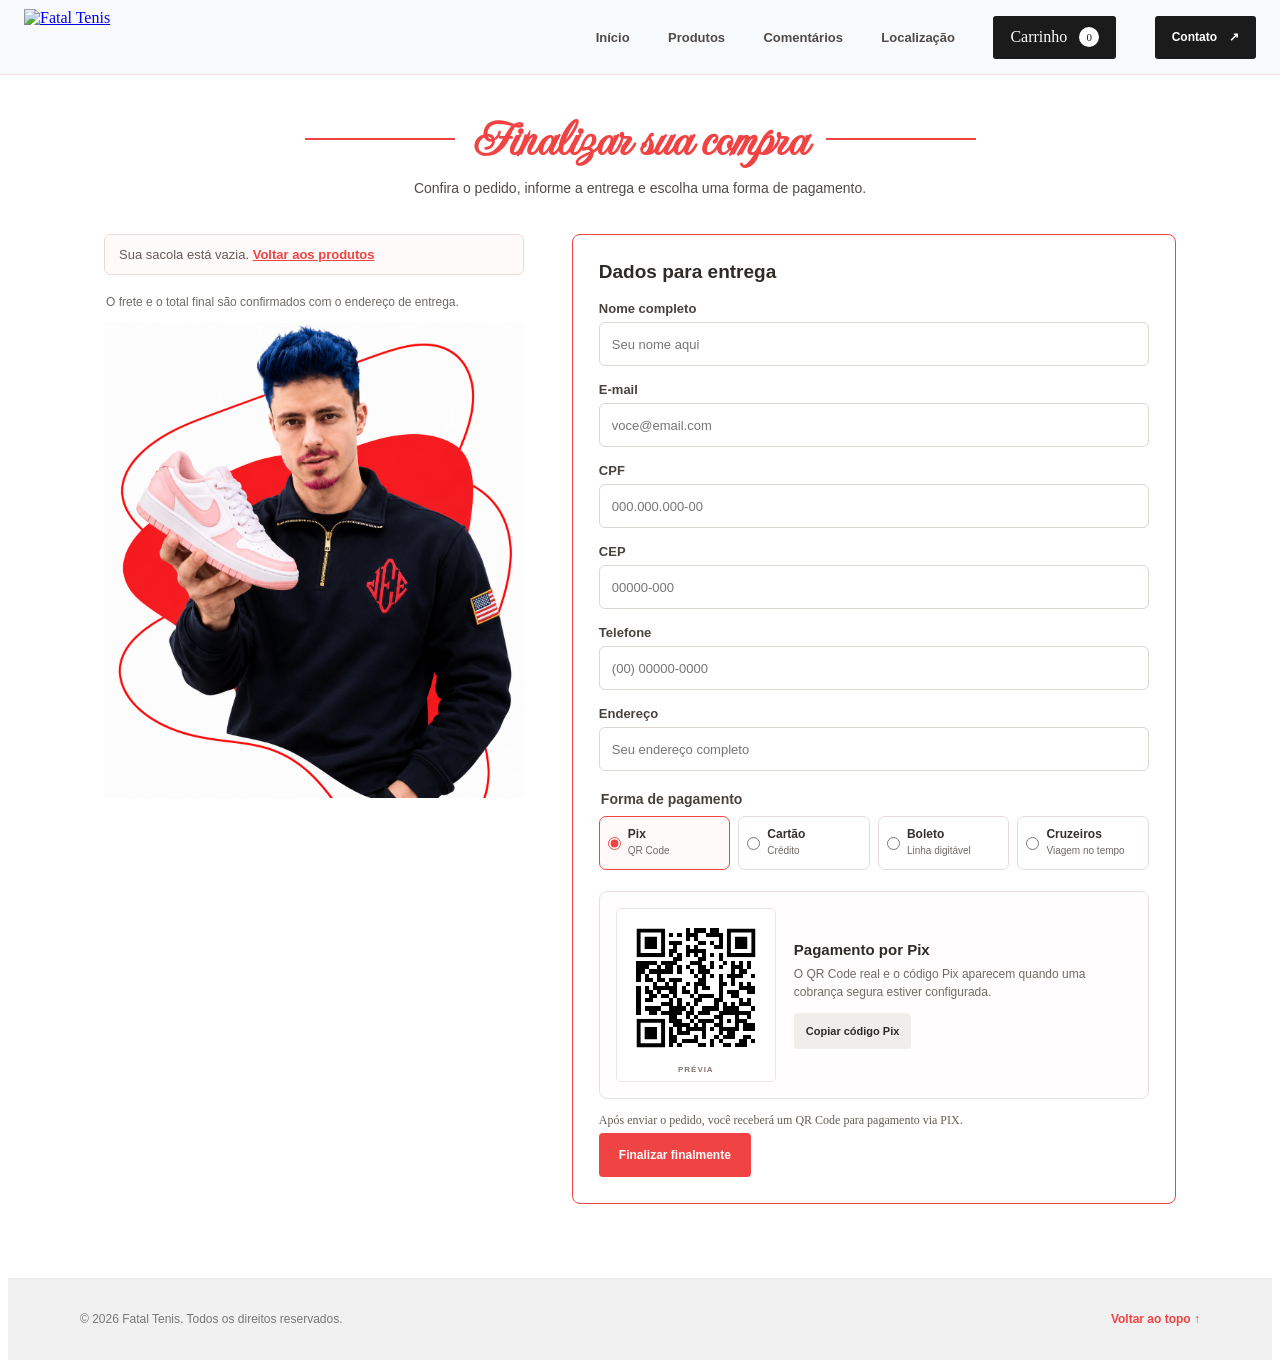
==== commit 888cde2b: "ajuste || update" ====
--- a/apenascompre.html
+++ b/apenascompre.html
@@ -15,26 +15,28 @@
 
 </head>
 <body>
-  <div class="page-veil" aria-hidden="true"><img src="image-removebg-preview.png" class="marquinha" alt=""><span>FATAL TENIS</span></div>
+  <div class="page-veil"><img src="image-removebg-preview.png" class="marquinha" alt=""><span>FATAL TENIS</span></div>
   <div id="swup" class="transition-scene" data-page-title="Finalizar compra — Fatal Tenis">
-  <div class="scroll-progress" aria-hidden="true"></div>
+  <div class="scroll-progress"></div>
   <header class="site-header">
-    <nav class="navbar" aria-label="Navegação principal">
-      <a class="brand" href="index.html" aria-label="Fatal Tenis — início">
+    <nav class="navbar">
+      <a class="brand" href="index.html">
         <img src="logo fataltenis minimalista em vermelho【7†source】.png" alt="Fatal Tenis">
       </a>
-      <button class="menu-toggle" type="button" aria-expanded="false" aria-controls="site-menu" aria-label="Abrir menu">
-        <span></span><span></span>
+      <button class="menu-toggle" type="button">
+        <span class="menu-toggle-label visually-hidden">Abrir menu</span>
+        <span class="menu-toggle-bar menu-toggle-bar--first"></span>
+        <span class="menu-toggle-bar menu-toggle-bar--last"></span>
       </button>
       <div class="nav-links" id="site-menu">
         <a class="nav-link" href="index.html">Início</a>
-        <a class="nav-link" href="produtos.html" aria-current="page">Produtos</a>
+        <a class="nav-link" href="produtos.html">Produtos</a>
         <a class="nav-link" href="index.html#comentarios">Comentários</a>
         <a class="nav-link" href="index.html#local">Localização</a>
-        <button class="nav-cta nav-cart" id="lilcar" type="button" aria-controls="lilcarx" aria-expanded="false">
+        <button class="nav-cta nav-cart" id="lilcar" type="button">
           Carrinho <span class="cart-count" id="cart-count">0</span>
         </button>
-        <a class="nav-cta" href="contato.html">Contato <span aria-hidden="true">↗</span></a>
+        <a class="nav-cta" href="contato.html">Contato <span>↗</span></a>
       </div>
     </nav>
   </header>
@@ -45,15 +47,15 @@
     </div>
     <p class="contact-hint">Confira o pedido, informe a entrega e escolha uma forma de pagamento.</p>
 
-    <section class="contact-layout checkout-layout" aria-label="Resumo do pedido e dados de pagamento">
+    <section class="contact-layout checkout-layout">
       <aside class="checkout-order" data-reveal>
-          <div class="checkout-summary" id="checkout-summary" aria-live="polite">
+          <div class="checkout-summary" id="checkout-summary">
             <strong>Resumo da compra</strong>
             <ul id="checkout-items"></ul>
             <div class="checkout-totals">
               <div><span>Subtotal</span><strong id="checkout-subtotal">R$ 0,00</strong></div>
-              <div><span>Frete</span><span id="checkout-shipping">A confirmar</span></div>
-              <div class="checkout-grand-total"><span>Total</span><strong id="checkout-total">A confirmar</strong></div>
+              <div><span>Frete</span><strong id="frete">A confirmar</strong></div>
+              <div class="checkout-grand-total"><span>Total</span><strong id="total">A confirmar</strong></div>
             </div>
           </div>
           <p class="checkout-empty" id="checkout-empty" hidden>
@@ -62,7 +64,7 @@
           <p class="checkout-order-note">O frete e o total final são confirmados com o endereço de entrega.</p>
           <img src="35034.png" class="contact-art" alt="Imagem ilustrativa">
       </aside>
-      <form class="form checkout-form" id="formu" data-reveal>
+      <form class="form checkout-form" id="formu-compra" data-reveal>
           <h2 class="checkout-section-title">Dados para entrega</h2>
           <div class="form-group">
             <label for="nome">Nome completo</label>
@@ -91,71 +93,86 @@
           <fieldset class="payment-methods">
             <legend>Forma de pagamento</legend>
             <div class="payment-choices">
-              <label class="payment-option is-selected" aria-expanded="true">
+              <label class="payment-option is-selected">
                 <input type="radio" name="forma-pagamento" value="pix" checked>
                 <span><strong>Pix</strong><small>QR Code</small></span>
               </label>
-              <label class="payment-option" aria-expanded="false">
+              <label class="payment-option">
                 <input type="radio" name="forma-pagamento" value="cartao">
                 <span><strong>Cartão</strong><small>Crédito</small></span>
               </label>
-              <label class="payment-option" aria-expanded="false">
+              <label class="payment-option">
                 <input type="radio" name="forma-pagamento" value="boleto">
                 <span><strong>Boleto</strong><small>Linha digitável</small></span>
               </label>
-              <label class="payment-option payment-option--unavailable" aria-expanded="false">
-                <input type="radio" name="forma-pagamento" value="cruzeiros" disabled>
-                <span><strong>Cruzeiros</strong><small>Indisponível</small></span>
+              <label class="payment-option">
+                <input type="radio" name="forma-pagamento" value="cruzeiros">
+                <span><strong>Cruzeiros</strong><small>Viagem no tempo</small></span>
               </label>
             </div>
 
-            <section class="payment-panel pix-panel" data-payment-panel="pix" aria-labelledby="pix-title">
-              <div class="pix-code" role="img" aria-label="Ilustração de QR Code demonstrativo, sem valor para pagamento">
-             <img src="extended.svg" alt="">
+            <section class="payment-panel pix-panel" data-payment-panel="pix">
+              <div class="pix-code">
+             <img src="extended.svg" alt="Ilustração de QR Code demonstrativo, sem valor para pagamento">
                 <span>PRÉVIA</span>
               </div>
               <div>
                 <h3 id="pix-title">Pagamento por Pix</h3>
                 <p>O QR Code real e o código Pix aparecem quando uma cobrança segura estiver configurada.</p>
-                <button type="button" class="payment-action" disabled>Pix ainda não disponível</button>
+                <button type="button" class="payment-action" id="copix">Copiar código Pix</button>
               </div>
             </section>
 
-            <section class="payment-panel card-panel" data-payment-panel="cartao" aria-labelledby="card-title" hidden>
+            <section class="payment-panel card-panel" data-payment-panel="cartao" hidden>
               <h3 id="card-title">Cartão de crédito</h3>
-              <p class="payment-panel-note">Prévia dos campos. Não digite dados reais: esta página não está conectada a um checkout seguro.</p>
+              <p class="payment-panel-note">Prévia dos campos. vai digitando vai</p>
               <div class="card-fields">
-                <label>Nome no cartão<input type="text" placeholder="Disponível após integração" disabled></label>
-                <label>Número do cartão<input type="text" placeholder="•••• •••• •••• ••••" disabled></label>
+                <label>Nome no cartão<input type="text" placeholder="Nome aqui" ></label>
+                <label>Número do cartão<input type="text" placeholder="•••• •••• •••• ••••" ></label>
                 <div>
-                  <label>Validade<input type="text" placeholder="MM/AA" disabled></label>
-                  <label>CVV<input type="text" placeholder="•••" disabled></label>
+                  <label>Validade<input type="text" placeholder="MM/AA" ></label>
+                  <label>CVV<input type="text" placeholder="•••" ></label>
                 </div>
               </div>
             </section>
 
-            <section class="payment-panel boleto-panel" data-payment-panel="boleto" aria-labelledby="boleto-title" hidden>
+            <section class="payment-panel boleto-panel" data-payment-panel="boleto" hidden>
               <h3 id="boleto-title">Pagamento por boleto</h3>
               <p>A linha digitável e a data de vencimento serão geradas pelo provedor de pagamento.</p>
-              <div class="boleto-preview" aria-hidden="true"></div>
-              <button type="button" class="payment-action" disabled>Boleto ainda não disponível</button>
+              <div class="boleto-preview"></div>
+              <a style="padding: 15px 20px ; text-decoration: none;" href="fatal_tenis_malcriadinha_da_casa.pdf" target="_blank" class="payment-action" >Abir o boleto</a>
+            </section>
+
+            <section class="payment-panel" data-payment-panel="cruzeiros" hidden>
+              <h3 id="cruzeiros-title">Pagamento em Cruzeiros</h3>
+              <p>Arremesse os cruzados na bolsa do motoboy e pessa a malcriadinha da casa.</p>
             </section>
           </fieldset>
-          <p class="checkout-demo-note">Prévia de checkout: nenhum pagamento é processado e seus dados não são enviados.</p>
-          <p class="form-status" id="checkout-status" role="status" aria-live="polite"></p>
-          <button type="button" class="btn contact-submit checkout-submit" disabled>Pagamento ainda não configurado</button>
+          <p class="form-status" id="checkout-status"></p>
+          <button type="submit" class="btn contact-submit checkout-submit " >Finalizar finalmente</button>
       </form>
     </section>
   </main>
 
+  <dialog class="payment-success-dialog" id="payment-success-dialog">
+    <form method="dialog" class="payment-success-dialog__close-form">
+      <button type="submit" class="payment-success-dialog__close" onclick="setTimeout(() => window.location.href='index.html', 1500)"><span class="visually-hidden">Fechar</span>×</button>
+    </form>
+    <div class="payment-success-dialog__content" id="conteudo">
+
+    </div>
+  </dialog>
+
   <footer class="site-footer">
     <span>&copy; 2026 Fatal Tenis. Todos os direitos reservados.</span>
     <a href="#inicio">Voltar ao topo ↑</a>
+
   </footer>
 
   </div>
   <script src="home.js"></script>
   <script src="produtos.js"></script>
   <script src="site.js"></script>
+  <script src="cep.js"></script>
 </body>
 </html>
--- a/style.css
+++ b/style.css
@@ -356,7 +356,7 @@
   animation: veil-orbit-reverse 2s linear infinite;
 }
 
-.page-veil span {
+.page-veil span, #carregador span {
   position: relative;
   z-index: 1;
   font-family: Arial, sans-serif;
@@ -365,6 +365,18 @@
   letter-spacing: .34em;
   text-indent: .34em;
 }
+#carregador p{
+  position: absolute;
+  top: calc(50% + 40px);
+  right: 24px;
+  left: 24px;
+  z-index: 1;
+  margin: 0;
+  text-align: center;
+  font-family: Arial, sans-serif;
+  font-size: clamp(14px, 2vw, 18px);
+  font-weight: 600;
+}
 
 .page-veil.is-active {
   transform: scaleY(1);
--- a/home.css
+++ b/home.css
@@ -310,7 +310,23 @@
   max-width: 780px;
   padding: 28px;
 }
-
+#carregador{
+  
+  position: fixed;
+  z-index: 5000;
+  inset: 0;
+  display: grid;
+  overflow: hidden;
+  place-items: center;
+  color: #f04444;
+background:
+    radial-gradient(ellipse at 50% 120%, rgb(255 255 255 / 45%), transparent 55%),
+    linear-gradient(135deg, #F9E0E0 0%, #FDF5F5 52%, #FEFAFA 100%);
+
+   pointer-events: none;
+  transform-origin: top;
+  transition: transform 420ms cubic-bezier(.76, 0, .24, 1);
+}
 .secondary-hero .conteudo h1 {
   font-size: clamp(40px, 4.8vw, 60px);
   line-height: 1.08;
@@ -324,8 +340,6 @@
   width: min(1320px, calc(100% - 40px));
   margin: 0 auto 72px;
   padding: 34px 0 28px;
-  background: linear-gradient(180deg, #fff 0%, #fff8f8 100%);
-  border: 1px solid #f4e3e3;
   border-radius: 22px;
   scroll-margin-top: 90px;
 }
@@ -397,8 +411,6 @@
   flex: 1 1 500px;
   min-width: 0;
   min-height: 380px;
-  background: linear-gradient(140deg, #fff 20%, #fff6f5 100%);
-  border: 1px solid #f6e8e7;
   border-radius: 22px;
 }
 
@@ -721,18 +733,29 @@
     cursor: pointer;
   }
 
-  .menu-toggle span {
+  .menu-toggle-bar {
     width: 15px;
     height: 1px;
     background: var(--fatal-ink);
     transition: transform 180ms ease;
   }
 
-  .menu-toggle[aria-expanded="true"] span:first-child {
+  .menu-toggle .menu-toggle-label {
+    position: absolute;
+    width: 1px;
+    height: 1px;
+    padding: 0;
+    overflow: hidden;
+    clip: rect(0, 0, 0, 0);
+    white-space: nowrap;
+    border: 0;
+  }
+
+  .menu-toggle.is-open .menu-toggle-bar--first {
     transform: translateY(3.5px) rotate(45deg);
   }
 
-  .menu-toggle[aria-expanded="true"] span:last-child {
+  .menu-toggle.is-open .menu-toggle-bar--last {
     transform: translateY(-3.5px) rotate(-45deg);
   }
 
@@ -1801,12 +1824,12 @@
 .payment-action {
   min-height: 36px;
   padding: 0 12px;
-  color: #716a66;
+  color: #302b29;
   background: #f0edeb;
   border: 0;
   border-radius: 4px;
   font: 700 11px Arial, sans-serif;
-  cursor: not-allowed;
+  cursor: pointer;
 }
 
 .card-fields {
@@ -1878,6 +1901,67 @@
   opacity: 1;
 }
 
+.payment-success-dialog {
+  width: min(440px, calc(100% - 32px));
+  max-width: none;
+  min-height: 240px;
+  padding: 0;
+  border: 0;
+  border-radius: 14px;
+  background: #fff;
+  box-shadow: 0 20px 60px rgb(34 24 20 / 25%);
+}
+
+.payment-success-dialog::backdrop {
+  background: rgb(34 24 20 / 58%);
+}
+
+.payment-success-dialog__close-form {
+  display: flex;
+  justify-content: flex-end;
+  padding: 10px 12px 0;
+}
+
+.payment-success-dialog__close {
+  width: 32px;
+  height: 32px;
+  padding: 0;
+  border: 0;
+  border-radius: 50%;
+  color: #49423e;
+  background: #f0edeb;
+  font: 22px/1 Arial, sans-serif;
+  cursor: pointer;
+}
+
+.payment-success-dialog__content {
+  min-height: 190px;
+  padding: 12px 20px 20px;
+
+}
+.payment-success-dialog__content h2 {
+  margin: 0 0 8px;
+  color: #302b29;
+  font-family: Arial, sans-serif;
+  font-size: 21px;
+}
+.payment-success-dialog__content p {
+  margin: 0;
+  color: #716a66;
+  font-family: Arial, sans-serif;
+  font-size: 13px;
+}
+.payment-success-dialog__content ul{
+  text-decoration: none;
+  list-style: none;
+  font-family: Arial, sans-serif;
+}
+.payment-success-dialog__content li {
+  margin: 0 0 6px;
+  color: #716a66;
+  font-family: Arial, sans-serif;
+  font-size: 13px;
+}
 #lilcarx .cart-summary + .cart-summary {
   margin-top: -6px;
 }
@@ -2256,8 +2340,8 @@
   flex-direction: column;
   padding: 14px;
   color: #211b1b;
-  background: #fff;
-  border: 1px solid #f0d7d7;
+  background: #fffaf8;
+  border: 1px solid #ecd2cc;
   border-radius: 12px;
   box-shadow: 0 10px 28px rgb(75 30 30 / 7%);
   opacity: 0.72;
@@ -2267,6 +2351,65 @@
 
 .path-story-card:nth-of-type(even) {
   transform: translateY(20px) rotate(-0.8deg);
+}
+
+.path-story-card-red {
+  background: #fff2ef;
+  border-color: #eccbc5;
+}
+
+.path-story-card-sand {
+  background: #f8f3eb;
+  border-color: #e8dfd3;
+}
+
+.path-story-card-blue {
+  background: #eff6f7;
+  border-color: #dce8ea;
+}
+
+.path-story-card-finish {
+  background: #fff0ee;
+  border-color: #efd0cc;
+}
+
+.path-story-card-finish-gold {
+  background: #faf4e8;
+  border-color: #e9dec9;
+}
+
+.path-story-card.path-story-card-finish-gold .path-story-image {
+  background: #f0e5d1;
+}
+
+.path-story-card-finish-gold .path-story-halo {
+  background: rgb(169 129 65 / 13%);
+}
+
+.path-story-card-finish-blue {
+  background: #eff6f8;
+  border-color: #d7e5e9;
+}
+
+.path-story-card.path-story-card-finish-blue .path-story-image {
+  background: #e0edf0;
+}
+
+.path-story-card-finish-blue .path-story-halo {
+  background: rgb(72 134 147 / 14%);
+}
+
+.path-story-card-finish-sage {
+  background: #f0f4ee;
+  border-color: #dce6d9;
+}
+
+.path-story-card.path-story-card-finish-sage .path-story-image {
+  background: #e3ece1;
+}
+
+.path-story-card-finish-sage .path-story-halo {
+  background: rgb(80 125 94 / 12%);
 }
 
 .path-story-card.is-active {
@@ -2291,14 +2434,14 @@
   flex: 1;
   overflow: hidden;
   place-items: center;
-  background: #f7e3df;
+  background: #f3d9d4;
 }
 
 .path-story-halo {
   position: absolute;
   width: 72%;
   aspect-ratio: 1;
-  background: rgb(240 68 68 / 12%);
+  background: rgb(240 68 68 / 15%);
   border-radius: 50%;
 }
 
@@ -2314,15 +2457,15 @@
 }
 
 .path-story-card-sand .path-story-image {
-  background: #eeece7;
+  background: #efe7dc;
 }
 
 .path-story-card-sand .path-story-halo {
-  background: rgb(23 23 23 / 7%);
+  background: rgb(95 75 54 / 9%);
 }
 
 .path-story-card-blue .path-story-image {
-  background: #e3edef;
+  background: #e1edf0;
 }
 
 .path-story-card-blue .path-story-halo {
@@ -2335,7 +2478,7 @@
 }
 
 .path-story-card-finish .path-story-image {
-  background: #f8e3e1;
+  background: #f6ddda;
 }
 
 .path-story-card-finish .path-story-image img {
